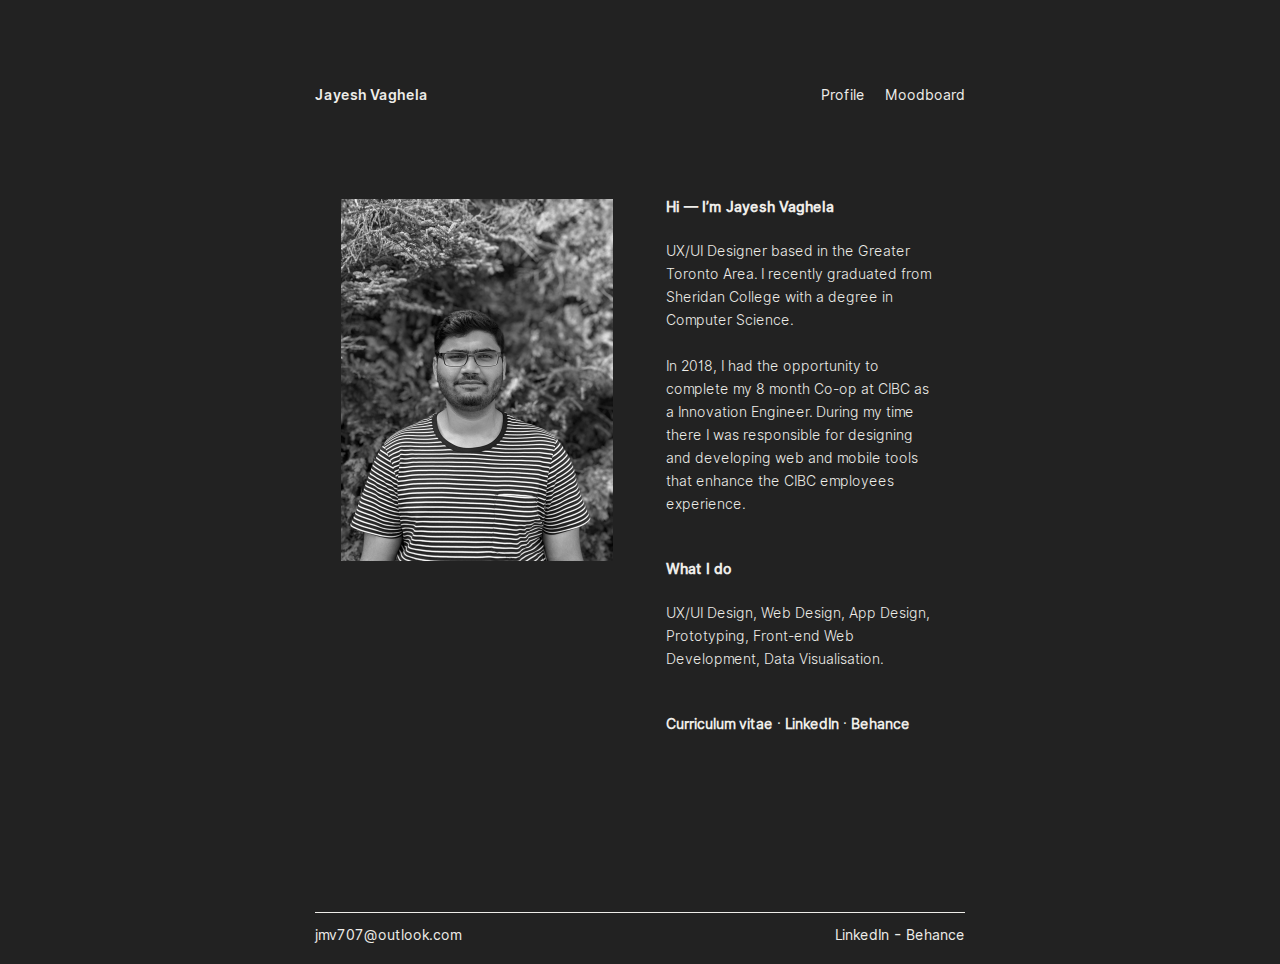
==== About.html @ 2fbdff31 "Website Redesign 2020 V2" ====
<!DOCTYPE html>
<html lang="en" class="transition">
<head>
    <meta charset="UTF-8">
    <meta name="viewport" content="width=device-width, initial-scale=1.0">
    <meta http-equiv="X-UA-Compatible" content="ie=edge">
    <meta name="Description" content="Jayesh Vaghela - Personal website, UI/UX designer based in Toronto">
    <link rel="shortcut icon" href="./images/favicon.ico" type="image/x-icon">
    <link rel="stylesheet" href="style.css">
    <title>Jayesh Vaghela | Portfolio</title>
    <style>

        hr {
            border-color: #EEEDE9;
            background-color: #EEEDE9; 
        }

        a {
            color: #EEEDE9;
        }

        a.left
        {
            position: relative;
        }

        a.left:before {
        content: "";
        position: absolute;
        width: 0;
        height: 1.5px;
        top: 19px;
        bottom: 0;
        left: 0;
        background-color: #EEEDE9;
        visibility: hidden;
        transition: all 0.3s ease-in-out;
        }

        a.left:hover:before {
            visibility: visible;
            width: 100%;
        }

        a.right
        {
            position: relative;
        }

        a.right:before {
        content: "";
        position: absolute;
        width: 0;
        height: 2px;
        top: 19px;
        bottom: 0;
        right: 0;
        background-color: #EEEDE9;
        visibility: hidden;
        transition: all 0.3s ease-in-out;
        -webkit-transition: all 0.3s ease-in-out;
        }

        a.right:hover:before {
        visibility: visible;
        width: 100%;
        }

        #bio-links a:hover {
            text-decoration: underline;
        }

        .transition {
            transition: background-color 1.5s ease-in-out;
            -moz-transition: background-color 1.5s ease-in-out;
            -o-transition: background-color 1.5s ease-in-out;
            -webkit-transition: background-color 1.5s ease-in-out;
        }

        .animated {
            background-color: #222222;
            color: #EEEDE9;
        }

        #footer {
            border-top: 1px solid #EEEDE9;
        }
    </style>
</head>
<body class="transition">
    <div id="main-container" class="fade-in">
        <div id="header">
            <span id="home"><a href="./index.html" aria-label="Homepage">Jayesh Vaghela</a></span>
            <span id="col-social">
                <span id="info-header"><a href="./About.html" aria-label="Send an e-Mail" rel="noopener"  class="left delay" >Profile</a></span>
                <span><a href="./Moodboard.html" aria-label="Send an e-Mail" rel="noopener"  class="right delay">Moodboard</a></span>
            </span>
        </div>

        <div class="profile-overview">

            <div>
                <img id="about-self-img" src="./images/Self.png" alt="">
            </div>

            <div id="about-information">
                <p class="section-heading-text">Hi — I’m Jayesh Vaghela</p>
                <p id="bio">
                    UX/UI Designer based in the Greater Toronto Area. I recently graduated from Sheridan College with a degree in Computer Science.
                    <br> <br>
                    In 2018, I had the opportunity to complete my 8 month Co-op at CIBC as a Innovation Engineer.  During my time there I was responsible for designing and developing web and mobile tools that enhance the CIBC employees experience.
                </p>

                <p class="section-heading-text">What I do</p>
                <p id="bio">
                    UX/UI Design, Web Design, App Design, Prototyping, Front-end Web Development, Data Visualisation.
                </p>

                <p id="bio-links">
                    <span><a href="./images/JayeshVaghela-Resume.pdf" target="_blank" aria-label="Resume" rel="noopener">Curriculum vitae</a></span> · <span><a href="https://www.linkedin.com/in/jayesh-vaghela-b7836114a" target="_blank" aria-label="LinkedIn" rel="noopener">LinkedIn</a></span> · <span><a href="https://www.behance.net/vaghelaj1173" target="_blank" aria-label="Behance" rel="noopener">Behance</a></span>
                </p>
<!-- 
                <hr size="1">

                <p class="section-heading-text">Interests</p>
                <p id="bio">
                    Some of interests include playing Golf, supporting my favourite F1 team or spending time learning about photography and different design.
                </p> -->

                <!-- <p class="section-heading-text">Links</p>
                <div id="bio">
                    <p><span><a href="./images/JayeshVaghela-Resume.pdf" target="_blank" aria-label="Resume" rel="noopener">Résumé</a></span></p>
                    <p><span><a href="/" aria-label="Send an e-Mail" rel="noopener">LinkedIn</a></span></p>
                    <p><span><a href="/" aria-label="Send an e-Mail" rel="noopener">Behance</a></span></p>
                </div> -->

            </div>
        </div>

        <div id="footer">
            <span id="col-email"><a href="mailto:jmv707@outlook.com?subject=&body=Place your message here." aria-label="Send an e-Mail" rel="noopener">jmv707@outlook.com</a></span>
            <span id="col-social">
                <span><a href="https://www.linkedin.com/in/jayesh-vaghela-b7836114a" target="_blank" aria-label="LinkedIn" rel="noopener">LinkedIn</a></span>
                <span>-</span>
                <span><a href="https://www.behance.net/vaghelaj1173" target="_blank" aria-label="Behance" rel="noopener">Behance</a></span>
            </span>
        </div>
    </div>

    <script src="https://ajax.googleapis.com/ajax/libs/jquery/1.11.3/jquery.min.js"></script>
    <script src="./BackTop.js"></script>

    <script>
        $(document).ready(function() {
            $('.transition').addClass('animated');
        });
    </script>
</body>
</html>
---- style.css ----
@font-face {
    font-family: Inter-Light;
    src: url(./fonts/Inter-Light-BETA.ttf);
}

@font-face {
    font-family: Inter-Regular;
    src: url(./fonts/Inter-Regular.ttf);
}

@font-face {
    font-family: Inter-LightItalic;
    src: url(./fonts/Inter-LightItalic-BETA.ttf);
}

@font-face {
    font-family: Inter-Medium;
    src: url(./fonts/Inter-Medium.ttf);
}

@font-face {
    font-family: Inter-SemiBold;
    src: url(./fonts/Inter-SemiBold.ttf);
}

/* General CSS */
body, html {
    margin: 0;
    padding: 0;
    color: #222222;
    /* background-color: #F9F0EE; */
    background-color: #EEEDE9;
    /* font-family: -apple-system, BlinkMacSystemFont, "Segoe UI", Roboto, Helvetica, Arial, sans-serif, "Apple Color Emoji", "Segoe UI Emoji", "Segoe UI Symbol"; */
    font-family: 'Inter-Light', Helvetica, sans-serif;
    /* transition: all .8s ease; */
}

.section-heading-text {
    font-family: 'Inter-Medium', Helvetica, sans-serif;
    font-size: 14px;
    font-weight: 600;
    margin-bottom: 25px;
}

.project-section-heading-text {
    font-family: 'Inter-Medium', Helvetica, sans-serif;
    font-size: 14px;
    font-weight: 600;
    margin-bottom: 25px;
}

.main-text {
    width: 100%;
    max-width: 60%;
    font-size: 22px;
    line-height: 35px;
}

.main-text span {
    color: #283725;
}

p {
    margin: 0;
    font-size: 14px;
    font-weight: 300;
}

p span {
    font-weight: 600;
}

a {
    font-size: 14px;
    color: #222222;
    transition: 0.1s;
    text-decoration: none;
    text-decoration-color: #d3d3d3;
    transition: 0.5s;
}

a.left
{
    position: relative;
}

a.left:before {
  content: "";
  position: absolute;
  width: 0;
  height: 1.5px;
  top: 19px;
  bottom: 0;
  left: 0;
  background-color: #222222;
  visibility: hidden;
  transition: all 0.3s ease-in-out;
}

a.left:hover:before {
    visibility: visible;
    width: 100%;
}

a.right
{
    position: relative;
}

a.right:before {
  content: "";
  position: absolute;
  width: 0;
  height: 2px;
  top: 19px;
  bottom: 0;
  right: 0;
  background-color: #222222;
  visibility: hidden;
  transition: all 0.3s ease-in-out;
  -webkit-transition: all 0.3s ease-in-out;
}

a.right:hover:before {
  visibility: visible;
  width: 100%;
}

hr {
    display: inline-block;
    width: 100%;
    margin-bottom: 30px;
    border-color: #2222222c;
    background-color: #2222222c; 
    margin: 35px 0 35px 0;
}

::selection {
    background: #e6e4dd; /* WebKit/Blink Browsers */
}

::-moz-selection {
background: #e6e4dd; /* Gecko Browsers */
}
/* General CSS End */

/* Header Start */
#main-container {
    width: 80%;
    max-width: 650px;
    height: 100%;
    margin: 0px auto;
    transition: 0.5s;
}

#header {
    display: flex;
    justify-content: space-between;
    align-items: flex-start;
    flex-direction: row;
    flex-wrap: wrap;
    margin: 85px 0 85px 0;
    font-family: 'Inter-Regular', Helvetica, sans-serif;
}

#home {
    font-family: 'Inter-SemiBold', Helvetica, sans-serif;
    margin: 0 80px 10px 0;
}

#info-header {
    margin-right: 15px;
}

/* Header End */

/* About Start */
#about-container {
    margin-bottom: 95px;
}

#about-paragraph {
    font-family: 'Inter-Regular', Helvetica, sans-serif;
    width: 100%;
    max-width: 333px;
    line-height: 25px;
    margin: 100px 0 120px 0;
    margin-bottom: 150px;
    font-size: 15px;
}

#about-paragraph span {
    font-family: 'Inter-Medium', Helvetica, sans-serif;
    margin-bottom: 8px;
}

/* About End */

/* Work Start */
#work-container {
    margin-bottom: 150px;
}

.project-item {
    display: flex;
    justify-content: flex-start;
    align-items: flex-start;
    flex-direction: row;
    max-width: 420px;
    margin-bottom: 30px;
}

.project-item-numbers {
    color: #222222;
    font-family: 'Inter-SemiBold', Helvetica, sans-serif;
    text-transform: uppercase;
    letter-spacing: 1px;
    margin: 0 15px 10px 0;
}

.project-item-numbers p {
    font-size: 12px;
}

.test {
    width: 330px;
    max-width: 330px;
}

.project-item-link:hover {
    /* color: #ca0a4d; */
    text-decoration: underline;
}

.project-item-title {
    font-size: 14px;
    font-family: 'Inter-Regular', Helvetica, sans-serif;
    margin-bottom: 3px;
}

.project-item-text {
    margin: 0;
    font-family: 'Inter-Regular', Helvetica, sans-serif;
    font-size: 14px;
    line-height: 25px;
}

.work-visit-site {
    font-family: 'Inter-Regular', Helvetica, sans-serif;
    width: 120px;
    margin: 8px 0 0px 0;
    font-size: 12px;
}

.work-visit-site a {
    color: #22222294;
}

.work-visit-site:hover a {
    color: #283725;
    text-decoration: underline;
}
/* Work End */

/* Project Start */
.project-overview {
    display: flex;
    justify-content: space-between;
    align-items: flex-start;
    flex-direction: row;
    flex-wrap: wrap;
    margin-bottom: 95px;
}

.project-introduction {
    line-height: 23px;
    max-width: 378px;
    margin: 0 0 25px 0;
}

.project-link {
    font-family: 'Inter-Medium', Helvetica, sans-serif;
}

.project-link:hover {
    text-decoration: underline;
}

.project-overview-subheading {
    font-size: 10px;
    font-family: 'Inter-SemiBold', Helvetica, sans-serif;
    text-transform: uppercase;
    letter-spacing: 1px;
    margin:0 0 7px 0;
}

.project-details {
    margin: 0 0 20px 0;
    line-height: 23px;
}

.project-img-container {
    display: flex;
    justify-content: center;
    align-items: center;
    height: auto;
    flex-direction: column;
}

.project-content-sections {
    display: flex;
    justify-content: space-between;
    align-items: flex-start;
    flex-direction: row;
    flex-wrap: wrap;
    margin: 120px 0 120px 0;
}

.project-content-sections div {
    max-width: 395px;
}

.project-content-sections-headings {
    margin-bottom: 10px;
    color: #727272;
}

.project-content-sections h2 {
    margin: 0 0 25px 0;
}

.project-content-sections p {
    line-height: 23px;
    margin: 2px 0 45px 0;
}

.project-content-sections h3 {
    color: #222222;
    font-family: 'Inter-Medium', Helvetica, sans-serif;   
    margin: 0 0 15px 0;
    margin-bottom: 15px;
    font-size: 14px;
}

.project-graphs, .project-mobile {
    display: flex;
    justify-content: center;
    align-items: center;
    height: auto;
    background: #b9b4ab13;
    padding: 80px 20px 80px 20px;
    margin-bottom: 25px;
}

.project-graphs img {
    width: 80%;
    height: 30%;
}

.project-mobile img {
    width: 21.5%;
}

.project-mobile img:nth-child(1), .project-mobile img:nth-child(2) {
    margin-right: 25px;
}

.project-img {
    display: flex;
    justify-content: center;
    align-items: center;
    height: auto;
    background: #b9b4ab13;
    padding: 80px 20px 80px 20px;
    margin-bottom: 25px;
}

.project-img img {
    width: 80%;
    height: 30%;
    /* -webkit-box-shadow: 10px 10px 15px -13px #222222;
    -moz-box-shadow: 10px 10px 15px -13px #222222;
    box-shadow: 10px 10px 15px -13px #222222; */
}

.project-img-caption {
    font-family: 'Inter-Regular', Helvetica, sans-serif;   
    font-weight: 400;
    margin: 0 0 85px 0;
}

.next-project {
    display: flex;
    justify-content: space-between;
    align-items: flex-end;
    margin-bottom: 25px;
}

.next-project-title {
    display: flex;
    align-items: center;
    font-size: 14px;
    font-weight: 300;
    width: 200px;
    margin: 0;
}

.next-project-title svg {
    display: none;
    fill: #283725;
} 

.next-project-title svg {
    display: block;
    position: relative;
    transform: translate(0, 0);
    opacity: 0;
}

.next-project-title:hover svg {
    transform: translate(5px, 0);
    opacity: 1;
    transition: 0.5s;
} 

.back-top {
    cursor: pointer;
}

/* Project End */

/* Profile Start */
.profile-overview {
    display: flex;
    justify-content: space-around;
    align-items: flex-start;
    flex-direction: row;
    flex-wrap: wrap;
    margin-bottom: 95px;
}

#about-self-img {
    width: 100%;
    /* max-width: 272px; */
    margin-bottom: 35px;
}

#bio {
    max-width: 273px;
    line-height: 23px;
    margin-bottom: 45px;
}

#bio-links {
    font-family: 'Inter-Regular', Helvetica, sans-serif;
    margin-bottom: 85px;
}

/* Profile End */

/* Footer Start */
#footer {
    display: flex;
    justify-content: space-between;
    align-items: flex-start;
    flex-direction: row;
    flex-wrap: wrap;
    margin: 65px 0 10px 0;
    font-family: 'Inter-Regular', Helvetica, sans-serif;
    font-weight: 300;
    border-top: 1px solid #222222;
    padding-top: 12px;
}

#col-email {
    margin-bottom: 10px;
}
/* Footer End */

/* Moodboard Start */
#moodboard-paragraph {
    font-family: 'Inter-Regular', Helvetica, sans-serif;   
    width: 100%;
    max-width: 333px;
    line-height: 24px;
    margin-bottom: 45px;
    font-size: 15px;
}

.moodboard-images {
    width: 100%;
    /* max-width: 70%; */
    margin-bottom: 5em;
}

/* Moodboard End */

/* Media Queries Start */
@media only screen and (min-width: 425px) {

}

@media only screen and (min-width: 740px) {
    #about-self-img {
        max-width: 272px;
    }

    #about-information {
        margin: 0;
    }
}

@media only screen and (min-width: 768px) {

    #col-message {
        display: block;
        width: 234px;
    }
}

/* Media Queries End */

/* Animation Start */
.fade-in{
    animation: animationFrames ease 3s;
    animation-iteration-count: 1;
    transform-origin: 50% 50%;
    animation-fill-mode:forwards; /*when the spec is finished*/
    -webkit-animation: animationFrames ease 3s;
    -webkit-animation-iteration-count: 1;
    -webkit-transform-origin: 50% 50%;
    -webkit-animation-fill-mode:forwards; /*Chrome 16+, Safari 4+*/ 
    -moz-animation: animationFrames ease 3s;
    -moz-animation-iteration-count: 1;
    -moz-transform-origin: 50% 50%;
    -moz-animation-fill-mode:forwards; /*FF 5+*/
    -o-animation: animationFrames ease 3s;
    -o-animation-iteration-count: 1;
    -o-transform-origin: 50% 50%;
    -o-animation-fill-mode:forwards; /*Not implemented yet*/
    -ms-animation: animationFrames ease 3s;
    -ms-animation-iteration-count: 1;
    -ms-transform-origin: 50% 50%;
    -ms-animation-fill-mode:forwards; /*IE 10+*/
  }
  
  @keyframes animationFrames{
    0% {
      opacity:0;
      transform:  translate(0px,-20px);
    }
    100% {
      opacity:1;
      transform:  translate(0px,0px);
    }
  }
  
  @-moz-keyframes animationFrames{
    0% {
      opacity:0;
      -moz-transform:  translate(0px,-20px);
    }
    100% {
      opacity:1;
      -moz-transform:  translate(0px,0px);
    }
  }
  
  @-webkit-keyframes animationFrames {
    0% {
      opacity:0;
      -webkit-transform:  translate(0px,-20px);
    }
    100% {
      opacity:1;
      -webkit-transform:  translate(0px,0px);
    }
  }
  
  @-o-keyframes animationFrames {
    0% {
      opacity:0;
      -o-transform:  translate(0px,-20px);
    }
    100% {
      opacity:1;
      -o-transform:  translate(0px,0px);
    }
  }
  
  @-ms-keyframes animationFrames {
    0% {
      opacity:0;
      -ms-transform:  translate(0px,-20px);
    }
    100% {
      opacity:1;
      -ms-transform:  translate(0px,0px);
    }
  }
/* Animation End */
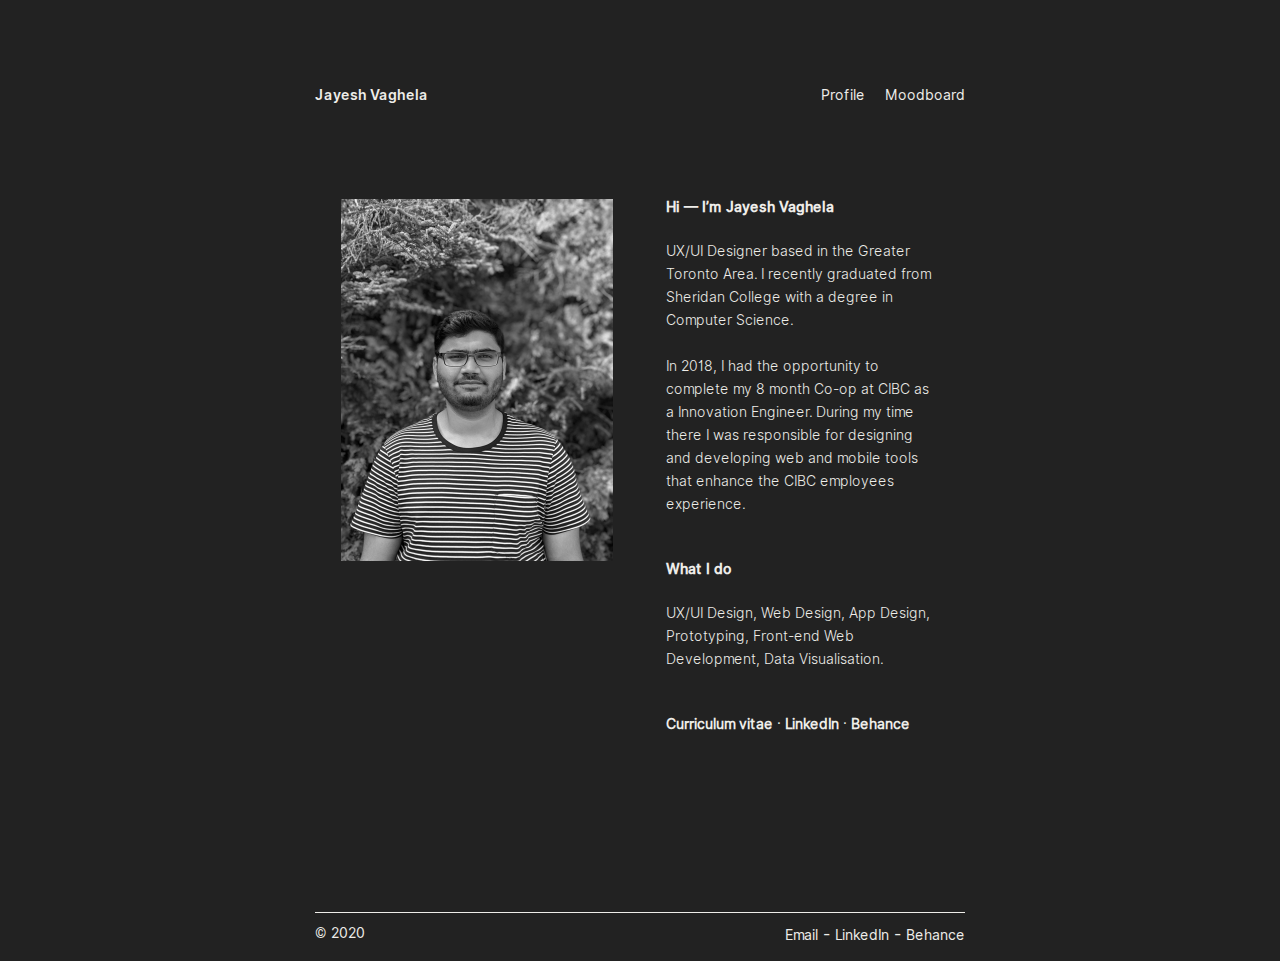
==== commit dfe2cfc7: "Updated footer" ====
--- a/About.html
+++ b/About.html
@@ -138,8 +138,10 @@
         </div>
 
         <div id="footer">
-            <span id="col-email"><a href="mailto:jmv707@outlook.com?subject=&body=Place your message here." aria-label="Send an e-Mail" rel="noopener">jmv707@outlook.com</a></span>
+            <span id="col-email">© 2020</span>
             <span id="col-social">
+                <span><a href="mailto:jmv707@outlook.com?subject=&body=Place your message here." aria-label="Send an e-Mail" rel="noopener">Email</a></span>
+                <span>-</span>
                 <span><a href="https://www.linkedin.com/in/jayesh-vaghela-b7836114a" target="_blank" aria-label="LinkedIn" rel="noopener">LinkedIn</a></span>
                 <span>-</span>
                 <span><a href="https://www.behance.net/vaghelaj1173" target="_blank" aria-label="Behance" rel="noopener">Behance</a></span>
--- a/style.css
+++ b/style.css
@@ -474,7 +474,8 @@
 }
 
 #col-email {
-    margin-bottom: 10px;
+    font-size: 14px;
+    margin: 0 90px 10px 0;
 }
 /* Footer End */
 
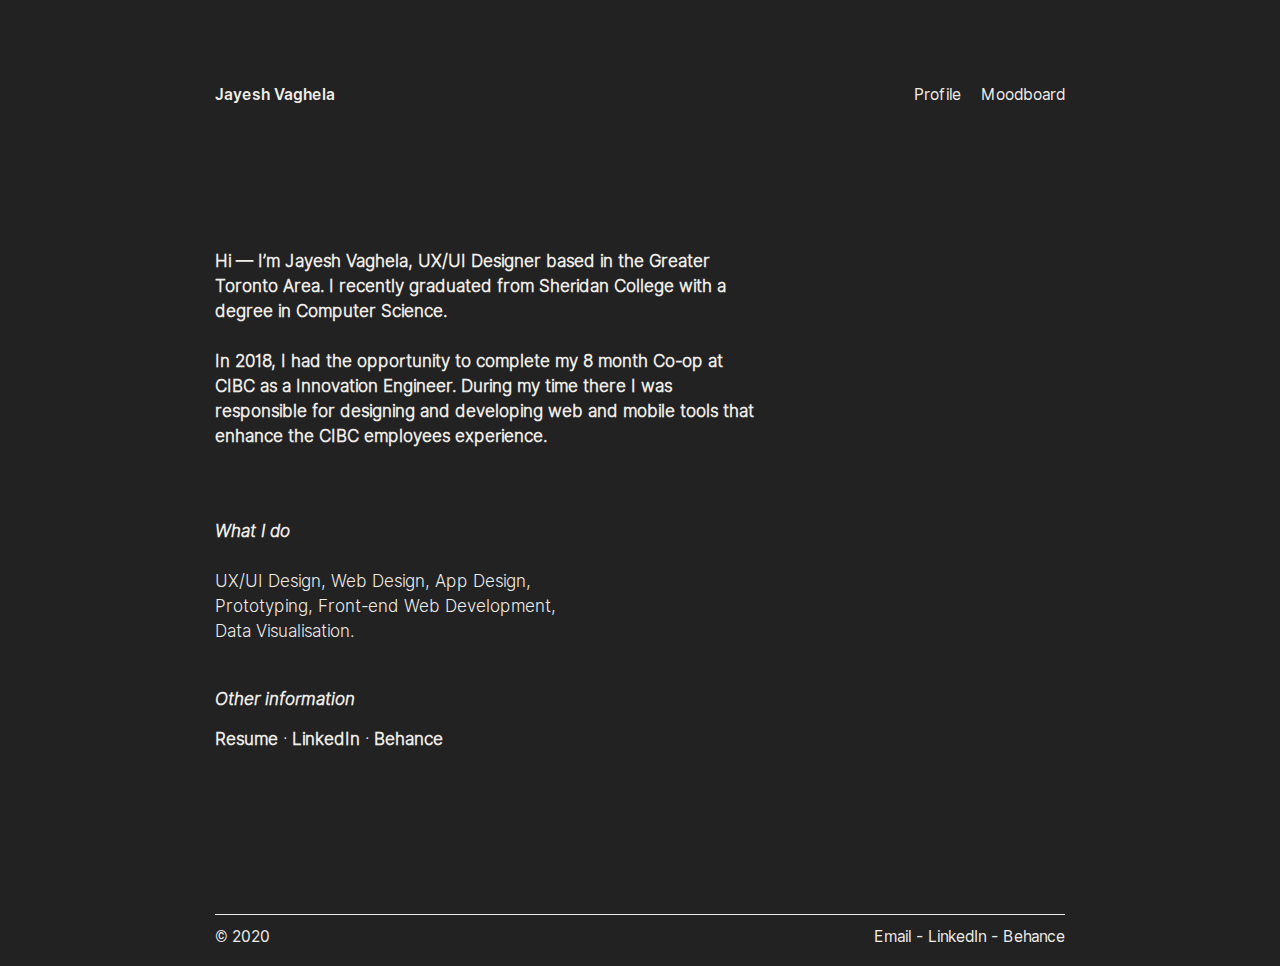
==== commit a55f72ad: "New UI updated" ====
--- a/About.html
+++ b/About.html
@@ -97,13 +97,34 @@
             </span>
         </div>
 
+        <h2 id="profile-text">
+            <br> <br>
+            Hi — I’m Jayesh Vaghela, UX/UI Designer based in the Greater Toronto Area. I recently graduated from Sheridan College with a degree in Computer Science.
+            <br> <br>
+            In 2018, I had the opportunity to complete my 8 month Co-op at CIBC as a Innovation Engineer. During my time there I was responsible for designing and developing web and mobile tools that enhance the CIBC employees experience.
+        </h2>
+
+     
+        
+        
         <div class="profile-overview">
 
-            <div>
-                <img id="about-self-img" src="./images/Self.png" alt="">
+            <div id="about-information">
+                <!-- <p class="section-heading-text">What I do</p> -->
+                <p class="profile-bio-information">
+                    <span class="italic">What I do </span> 
+                    <br> <br>
+                    UX/UI Design, Web Design, App Design, Prototyping, Front-end Web Development, Data Visualisation.
+                </p>
+                
+                <p id="bio-links">
+                    <span class="italic">Other information</span>
+                    <br> <br>
+                    <span><a href="./images/JayeshVaghela-Resume.pdf" target="_blank" aria-label="Resume" rel="noopener">Resume</a></span> · <span><a href="https://www.linkedin.com/in/jayesh-vaghela-b7836114a" target="_blank" aria-label="LinkedIn" rel="noopener">LinkedIn</a></span> · <span><a href="https://www.behance.net/vaghelaj1173" target="_blank" aria-label="Behance" rel="noopener">Behance</a></span>
+                </p>
             </div>
 
-            <div id="about-information">
+            <!-- <div id="about-information">
                 <p class="section-heading-text">Hi — I’m Jayesh Vaghela</p>
                 <p id="bio">
                     UX/UI Designer based in the Greater Toronto Area. I recently graduated from Sheridan College with a degree in Computer Science.
@@ -119,7 +140,7 @@
                 <p id="bio-links">
                     <span><a href="./images/JayeshVaghela-Resume.pdf" target="_blank" aria-label="Resume" rel="noopener">Curriculum vitae</a></span> · <span><a href="https://www.linkedin.com/in/jayesh-vaghela-b7836114a" target="_blank" aria-label="LinkedIn" rel="noopener">LinkedIn</a></span> · <span><a href="https://www.behance.net/vaghelaj1173" target="_blank" aria-label="Behance" rel="noopener">Behance</a></span>
                 </p>
-<!-- 
+
                 <hr size="1">
 
                 <p class="section-heading-text">Interests</p>
@@ -132,9 +153,9 @@
                     <p><span><a href="./images/JayeshVaghela-Resume.pdf" target="_blank" aria-label="Resume" rel="noopener">Résumé</a></span></p>
                     <p><span><a href="/" aria-label="Send an e-Mail" rel="noopener">LinkedIn</a></span></p>
                     <p><span><a href="/" aria-label="Send an e-Mail" rel="noopener">Behance</a></span></p>
-                </div> -->
+                </div> 
 
-            </div>
+            </div> -->
         </div>
 
         <div id="footer">
--- a/style.css
+++ b/style.css
@@ -23,14 +23,18 @@
     font-family: Inter-SemiBold;
     src: url(./fonts/Inter-SemiBold.ttf);
 }
+
+@import url('https://fonts.googleapis.com/css2?family=Fjalla+One&display=swap');
+
+@import url('https://fonts.googleapis.com/css2?family=DM+Serif+Display&display=swap');
 
 /* General CSS */
 body, html {
     margin: 0;
     padding: 0;
-    color: #222222;
+    color: #000000;
     /* background-color: #F9F0EE; */
-    background-color: #EEEDE9;
+    background-color: #FAF9F3;
     /* font-family: -apple-system, BlinkMacSystemFont, "Segoe UI", Roboto, Helvetica, Arial, sans-serif, "Apple Color Emoji", "Segoe UI Emoji", "Segoe UI Symbol"; */
     font-family: 'Inter-Light', Helvetica, sans-serif;
     /* transition: all .8s ease; */
@@ -38,14 +42,14 @@
 
 .section-heading-text {
     font-family: 'Inter-Medium', Helvetica, sans-serif;
-    font-size: 14px;
+    font-size: 15.5px;
     font-weight: 600;
-    margin-bottom: 25px;
+    margin-bottom: 50px;
 }
 
 .project-section-heading-text {
     font-family: 'Inter-Medium', Helvetica, sans-serif;
-    font-size: 14px;
+    font-size: 15.5px;
     font-weight: 600;
     margin-bottom: 25px;
 }
@@ -58,12 +62,12 @@
 }
 
 .main-text span {
-    color: #283725;
+    color: #000000;
 }
 
 p {
     margin: 0;
-    font-size: 14px;
+    font-size: 15.5px;
     font-weight: 300;
 }
 
@@ -72,8 +76,8 @@
 }
 
 a {
-    font-size: 14px;
-    color: #222222;
+    font-size: 15.5px;
+    color: #000000;
     transition: 0.1s;
     text-decoration: none;
     text-decoration-color: #d3d3d3;
@@ -93,7 +97,7 @@
   top: 19px;
   bottom: 0;
   left: 0;
-  background-color: #222222;
+  background-color: #000000;
   visibility: hidden;
   transition: all 0.3s ease-in-out;
 }
@@ -116,7 +120,7 @@
   top: 19px;
   bottom: 0;
   right: 0;
-  background-color: #222222;
+  background-color: #000000;
   visibility: hidden;
   transition: all 0.3s ease-in-out;
   -webkit-transition: all 0.3s ease-in-out;
@@ -131,8 +135,8 @@
     display: inline-block;
     width: 100%;
     margin-bottom: 30px;
-    border-color: #2222222c;
-    background-color: #2222222c; 
+    border-color: #0000002c;
+    background-color: #0000002c; 
     margin: 35px 0 35px 0;
 }
 
@@ -148,7 +152,7 @@
 /* Header Start */
 #main-container {
     width: 80%;
-    max-width: 650px;
+    max-width: 850px;
     height: 100%;
     margin: 0px auto;
     transition: 0.5s;
@@ -170,7 +174,7 @@
 }
 
 #info-header {
-    margin-right: 15px;
+    margin-right: 15.5px;
 }
 
 /* Header End */
@@ -181,25 +185,24 @@
 }
 
 #about-paragraph {
-    font-family: 'Inter-Regular', Helvetica, sans-serif;
+    font-family: 'Inter-Light', Helvetica, sans-serif;
     width: 100%;
-    max-width: 333px;
-    line-height: 25px;
+    max-width: 550px;
+    line-height: 36px;
     margin: 100px 0 120px 0;
     margin-bottom: 150px;
-    font-size: 15px;
+    font-size: 25px;
 }
 
 #about-paragraph span {
-    font-family: 'Inter-Medium', Helvetica, sans-serif;
-    margin-bottom: 8px;
+    text-decoration: underline;
 }
 
 /* About End */
 
 /* Work Start */
 #work-container {
-    margin-bottom: 150px;
+    margin-bottom: 160px;
 }
 
 .project-item {
@@ -212,20 +215,20 @@
 }
 
 .project-item-numbers {
-    color: #222222;
+    color: #000000;
     font-family: 'Inter-SemiBold', Helvetica, sans-serif;
     text-transform: uppercase;
     letter-spacing: 1px;
-    margin: 0 15px 10px 0;
+    margin: 5px 15.5px 10px 0;
 }
 
 .project-item-numbers p {
-    font-size: 12px;
+    font-size: 14px;
 }
 
 .test {
-    width: 330px;
-    max-width: 330px;
+    width: 399px;
+    /* max-width: 330px; */
 }
 
 .project-item-link:hover {
@@ -234,15 +237,15 @@
 }
 
 .project-item-title {
-    font-size: 14px;
-    font-family: 'Inter-Regular', Helvetica, sans-serif;
+    font-size: 25px;
+    font-family: 'Inter-Light', Helvetica, sans-serif;
     margin-bottom: 3px;
 }
 
 .project-item-text {
     margin: 0;
     font-family: 'Inter-Regular', Helvetica, sans-serif;
-    font-size: 14px;
+    font-size: 15.5px;
     line-height: 25px;
 }
 
@@ -254,11 +257,11 @@
 }
 
 .work-visit-site a {
-    color: #22222294;
+    color: #00000094;
 }
 
 .work-visit-site:hover a {
-    color: #283725;
+    color: #000000;
     text-decoration: underline;
 }
 /* Work End */
@@ -274,9 +277,20 @@
 }
 
 .project-introduction {
-    line-height: 23px;
-    max-width: 378px;
-    margin: 0 0 25px 0;
+    line-height: 43px;
+    max-width: 710px;
+    margin: 120px 0 90px 0;
+}
+
+.project-introduction p {
+    font-family: 'Inter-Medium', Helvetica, sans-serif;
+    font-size: 32px;
+}
+
+.project-description {
+    max-width: 400px;
+    margin-bottom: 45px;
+    line-height: 22px;
 }
 
 .project-link {
@@ -288,7 +302,7 @@
 }
 
 .project-overview-subheading {
-    font-size: 10px;
+    font-size: 11.5px;
     font-family: 'Inter-SemiBold', Helvetica, sans-serif;
     text-transform: uppercase;
     letter-spacing: 1px;
@@ -315,10 +329,11 @@
     flex-direction: row;
     flex-wrap: wrap;
     margin: 120px 0 120px 0;
+    /* padding: 0 50px 0 50px; */
 }
 
 .project-content-sections div {
-    max-width: 395px;
+    max-width: 475px;
 }
 
 .project-content-sections-headings {
@@ -336,11 +351,11 @@
 }
 
 .project-content-sections h3 {
-    color: #222222;
+    color: #000000;
     font-family: 'Inter-Medium', Helvetica, sans-serif;   
-    margin: 0 0 15px 0;
-    margin-bottom: 15px;
-    font-size: 14px;
+    margin: 0 0 15.5px 0;
+    margin-bottom: 15.5px;
+    font-size: 15.5px;
 }
 
 .project-graphs, .project-mobile {
@@ -348,7 +363,7 @@
     justify-content: center;
     align-items: center;
     height: auto;
-    background: #b9b4ab13;
+    background: #EAE9E0;
     padding: 80px 20px 80px 20px;
     margin-bottom: 25px;
 }
@@ -371,7 +386,7 @@
     justify-content: center;
     align-items: center;
     height: auto;
-    background: #b9b4ab13;
+    background: #EAE9E0;
     padding: 80px 20px 80px 20px;
     margin-bottom: 25px;
 }
@@ -379,9 +394,9 @@
 .project-img img {
     width: 80%;
     height: 30%;
-    /* -webkit-box-shadow: 10px 10px 15px -13px #222222;
-    -moz-box-shadow: 10px 10px 15px -13px #222222;
-    box-shadow: 10px 10px 15px -13px #222222; */
+    /* -webkit-box-shadow: 10px 10px 15.5px -13px #000000;
+    -moz-box-shadow: 10px 10px 15.5px -13px #000000;
+    box-shadow: 10px 10px 15.5px -13px #000000; */
 }
 
 .project-img-caption {
@@ -400,7 +415,7 @@
 .next-project-title {
     display: flex;
     align-items: center;
-    font-size: 14px;
+    font-size: 15.5px;
     font-weight: 300;
     width: 200px;
     margin: 0;
@@ -408,7 +423,7 @@
 
 .next-project-title svg {
     display: none;
-    fill: #283725;
+    fill: #000000;
 } 
 
 .next-project-title svg {
@@ -433,28 +448,53 @@
 /* Profile Start */
 .profile-overview {
     display: flex;
-    justify-content: space-around;
+    justify-content: space-between;
     align-items: flex-start;
     flex-direction: row;
     flex-wrap: wrap;
     margin-bottom: 95px;
 }
 
+#profile-text {
+    max-width: 540px;
+    font-size: 17px;
+    line-height: 25px;
+    margin-bottom: 70px;
+}
+
 #about-self-img {
     width: 100%;
     /* max-width: 272px; */
-    margin-bottom: 35px;
-}
-
-#bio {
-    max-width: 273px;
-    line-height: 23px;
+    /* margin-top: 30px; */
+}
+
+#about-information {
+    font-size: 17px;
+}
+
+.profile-bio-information {
+    font-size: 17px;
+    max-width: 373px;
+    line-height: 25px;
     margin-bottom: 45px;
 }
 
+.profile-bio-information p, .profile-bio-information a {
+    font-size: 17px;
+}
+
 #bio-links {
-    font-family: 'Inter-Regular', Helvetica, sans-serif;
-    margin-bottom: 85px;
+    font-family: 'Inter-Light', Helvetica, sans-serif;
+    margin-bottom: 70px;
+    font-size: 17px;
+}
+
+#bio-links a {
+    font-size: 17px;
+}
+
+.italic {
+    font-family: 'Inter-LightItalic', Helvetica, sans-serif;
 }
 
 /* Profile End */
@@ -469,24 +509,24 @@
     margin: 65px 0 10px 0;
     font-family: 'Inter-Regular', Helvetica, sans-serif;
     font-weight: 300;
-    border-top: 1px solid #222222;
+    border-top: 1px solid #000000;
     padding-top: 12px;
 }
 
 #col-email {
-    font-size: 14px;
+    font-size: 15.5px;
     margin: 0 90px 10px 0;
 }
 /* Footer End */
 
 /* Moodboard Start */
 #moodboard-paragraph {
-    font-family: 'Inter-Regular', Helvetica, sans-serif;   
+    font-family: 'Inter-Light', Helvetica, sans-serif;   
     width: 100%;
-    max-width: 333px;
-    line-height: 24px;
-    margin-bottom: 45px;
-    font-size: 15px;
+    max-width: 480px;
+    line-height: 36px;
+    margin-bottom: 90px;
+    font-size: 25px;
 }
 
 .moodboard-images {
@@ -504,7 +544,7 @@
 
 @media only screen and (min-width: 740px) {
     #about-self-img {
-        max-width: 272px;
+        max-width: 350px;
     }
 
     #about-information {
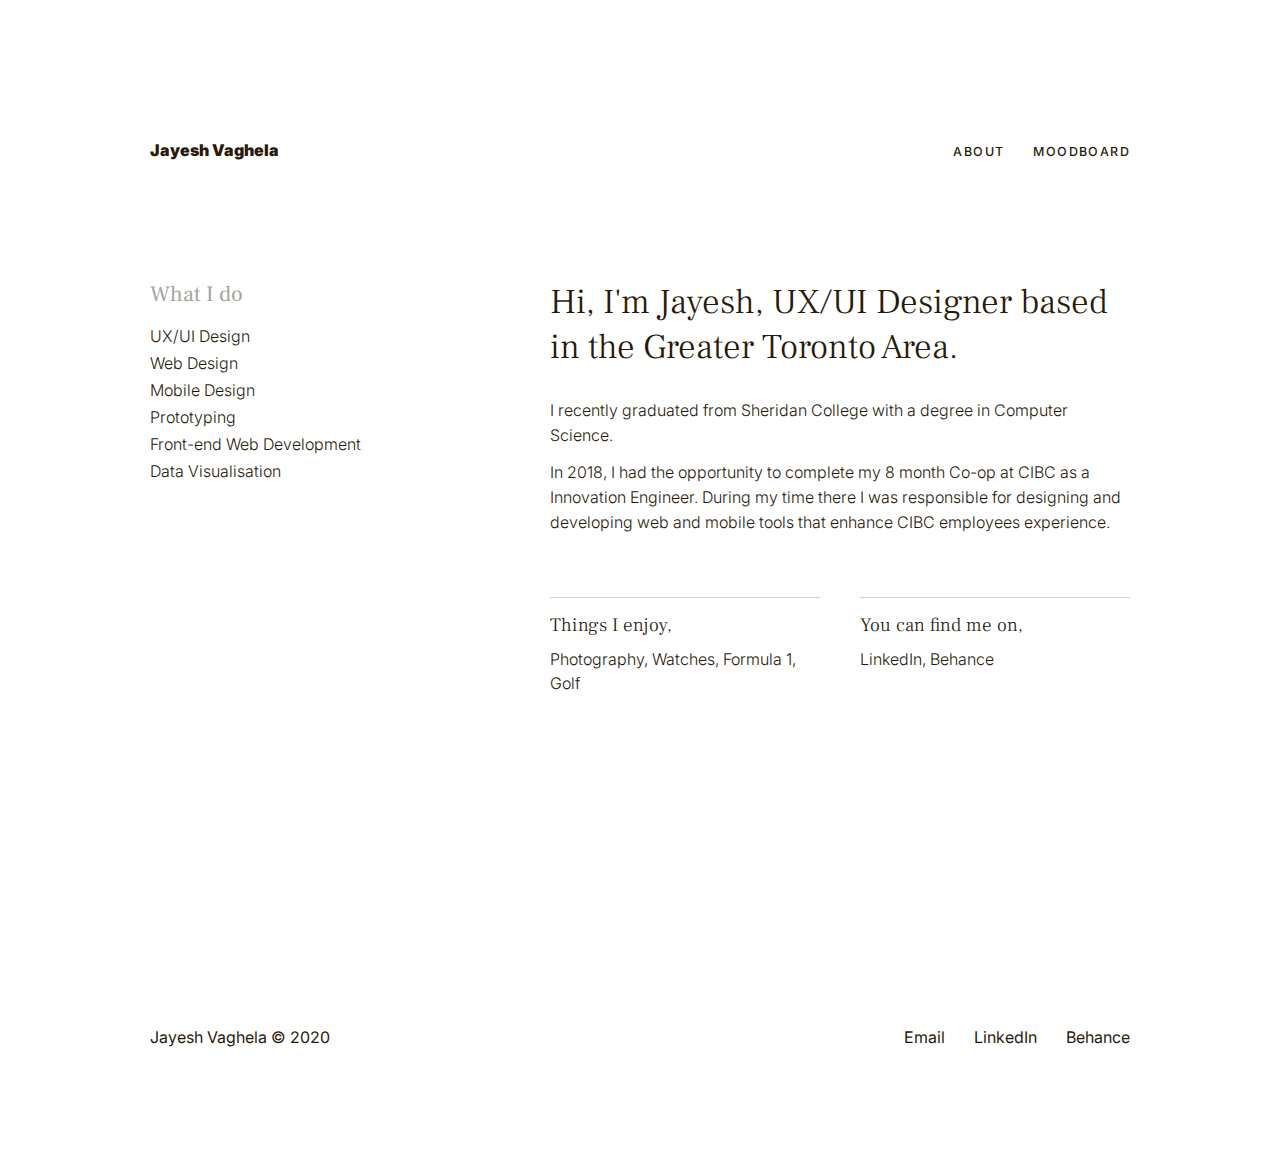
==== commit 9058997b: "Updated December 2020" ====
--- a/About.html
+++ b/About.html
@@ -1,182 +1,267 @@
 <!DOCTYPE html>
 <html lang="en" class="transition">
+
 <head>
     <meta charset="UTF-8">
     <meta name="viewport" content="width=device-width, initial-scale=1.0">
     <meta http-equiv="X-UA-Compatible" content="ie=edge">
     <meta name="Description" content="Jayesh Vaghela - Personal website, UI/UX designer based in Toronto">
-    <link rel="shortcut icon" href="./images/favicon.ico" type="image/x-icon">
+    <link rel="shortcut icon" href="./images/favicontest.ico" type="image/x-icon">
     <link rel="stylesheet" href="style.css">
     <title>Jayesh Vaghela | Portfolio</title>
     <style>
-
-        hr {
-            border-color: #EEEDE9;
-            background-color: #EEEDE9; 
-        }
-
-        a {
-            color: #EEEDE9;
-        }
-
-        a.left
-        {
-            position: relative;
-        }
-
-        a.left:before {
-        content: "";
-        position: absolute;
-        width: 0;
-        height: 1.5px;
-        top: 19px;
-        bottom: 0;
-        left: 0;
-        background-color: #EEEDE9;
-        visibility: hidden;
-        transition: all 0.3s ease-in-out;
-        }
-
-        a.left:hover:before {
-            visibility: visible;
+        #profile-container {
+            display: flex;
+            justify-content: space-between;
+            /* align-items: flex-start; */
+            flex-flow: row wrap-reverse;
+            margin: 110px 0 250px 0;
+        }
+
+        #profile-container-1 {
+            /* max-width: 200px; */
+            width: 240px;
+        }
+
+        #profile-container-2 {
+            width: 580px;
+            margin-bottom: 70px;
+        }
+
+        #profile-container-1 p,
+        #profile-container-1 a {
+            font-size: 16px;
+        }
+
+        #profile-capabilities {
+            margin-bottom: 50px;
+        }
+
+        #profile-capabilities p {
+            /* font-weight: 400; */
+            font-size: 16px;
+        }
+
+        .profile-header {
+            font-family: 'Frank Ruhl Libre', serif;
+            font-size: 22px;
+            font-weight: 400;
+            color: #a6a39e;
+            margin-top: 0;
+        }
+
+        .profile-text {
+            font-size: 16px;
+            line-height: 25px;
+            margin-bottom: 12px;
+        }
+
+        #resume p {
+            /* font-weight: 400; */
+            font-size: 16.5px;
+        }
+
+        #resume-link {
+            line-height: 24px;
+        }
+
+        #resume-link a {
+            font-weight: 600;
+        }
+
+        #resume-link a:hover {
+            text-decoration: underline;
+        }
+
+        #about-heading-text {
+            font-family: 'Frank Ruhl Libre', serif;
+            max-width: 745px;
+            font-size: 35px;
+            margin-bottom: 28px;
+            line-height: 45px;
+        }
+
+        #profile-interest-container {
+            display: flex;
+            justify-content: space-between;
+            align-items: flex-start;
+            flex-flow: row wrap;
+            margin-top: 0;
+        }
+
+        .profile-test {
             width: 100%;
-        }
-
-        a.right
-        {
-            position: relative;
-        }
-
-        a.right:before {
-        content: "";
-        position: absolute;
-        width: 0;
-        height: 2px;
-        top: 19px;
-        bottom: 0;
-        right: 0;
-        background-color: #EEEDE9;
-        visibility: hidden;
-        transition: all 0.3s ease-in-out;
-        -webkit-transition: all 0.3s ease-in-out;
-        }
-
-        a.right:hover:before {
-        visibility: visible;
-        width: 100%;
-        }
-
-        #bio-links a:hover {
+            max-width: 270px;
+            margin: 50px 0 0 0;
+            /* flex-grow: 1; */
+            border-top: #D4CFC7 solid 0.2px;
+        }
+
+        .profile-item-title {
+            font-family: 'Frank Ruhl Libre', serif;
+            font-size: 19px;
+            margin: 15px 20px 10px 0;
+        }
+
+        .profile-item-description {
+            line-height: 24px;
+            font-size: 16px;
+        }
+
+        .profile-item-description a {
+            font-weight: 300;
+            cursor: pointer;
+        }
+
+        .profile-item-description a:hover {
             text-decoration: underline;
-        }
-
-        .transition {
-            transition: background-color 1.5s ease-in-out;
-            -moz-transition: background-color 1.5s ease-in-out;
-            -o-transition: background-color 1.5s ease-in-out;
-            -webkit-transition: background-color 1.5s ease-in-out;
-        }
-
-        .animated {
-            background-color: #222222;
-            color: #EEEDE9;
-        }
-
-        #footer {
-            border-top: 1px solid #EEEDE9;
         }
     </style>
 </head>
-<body class="transition">
-    <div id="main-container" class="fade-in">
+
+<body>
+    <div id="main-container">
         <div id="header">
             <span id="home"><a href="./index.html" aria-label="Homepage">Jayesh Vaghela</a></span>
-            <span id="col-social">
-                <span id="info-header"><a href="./About.html" aria-label="Send an e-Mail" rel="noopener"  class="left delay" >Profile</a></span>
-                <span><a href="./Moodboard.html" aria-label="Send an e-Mail" rel="noopener"  class="right delay">Moodboard</a></span>
+            <span id="header-top">
+                <span class="info-header"><a href="./About.html" aria-label="Send an e-Mail" rel="noopener"
+                        class="left delay">About</a></span>
+                <span class="info-header header-left"><a href="./Moodboard.html" aria-label="Send an e-Mail" rel="noopener"
+                        class="right delay">Moodboard</a></span>
             </span>
         </div>
 
-        <h2 id="profile-text">
-            <br> <br>
-            Hi — I’m Jayesh Vaghela, UX/UI Designer based in the Greater Toronto Area. I recently graduated from Sheridan College with a degree in Computer Science.
-            <br> <br>
-            In 2018, I had the opportunity to complete my 8 month Co-op at CIBC as a Innovation Engineer. During my time there I was responsible for designing and developing web and mobile tools that enhance the CIBC employees experience.
-        </h2>
-
-     
-        
-        
-        <div class="profile-overview">
-
-            <div id="about-information">
-                <!-- <p class="section-heading-text">What I do</p> -->
-                <p class="profile-bio-information">
-                    <span class="italic">What I do </span> 
-                    <br> <br>
-                    UX/UI Design, Web Design, App Design, Prototyping, Front-end Web Development, Data Visualisation.
+
+        <div id="profile-container">
+            <div id="profile-container-1">
+                <div id="profile-capabilities">
+                    <h1 class="profile-header">What I do</h1>
+
+                    <p style="line-height: 27px;">
+                        UX/UI Design
+                        <br>
+                        Web Design <br> Mobile Design <br> Prototyping <br> Front-end Web Development <br> Data
+                        Visualisation
+                    </p>
+                </div>
+
+                <div id="resume">
+                    <!-- <h1 class="profile-header">
+                        Other Information
+                    </h1> -->
+
+                    <!-- <p id="resume-link">
+                        Check out my <a href="./images/JayeshVaghela-Resume.pdf" target="_blank" aria-label="Resume"
+                            rel="noopener">Resume</a> for more details
+                    </p> -->
+                </div>
+            </div>
+
+            <div id="profile-container-2">
+                <p id="about-heading-text">
+                    Hi, I'm Jayesh, UX/UI Designer based in the Greater Toronto Area.
                 </p>
-                
-                <p id="bio-links">
-                    <span class="italic">Other information</span>
-                    <br> <br>
-                    <span><a href="./images/JayeshVaghela-Resume.pdf" target="_blank" aria-label="Resume" rel="noopener">Resume</a></span> · <span><a href="https://www.linkedin.com/in/jayesh-vaghela-b7836114a" target="_blank" aria-label="LinkedIn" rel="noopener">LinkedIn</a></span> · <span><a href="https://www.behance.net/vaghelaj1173" target="_blank" aria-label="Behance" rel="noopener">Behance</a></span>
+                <p class="profile-text">
+                    I recently graduated from Sheridan College with a degree in Computer
+                    Science.
                 </p>
+                <p class="profile-text">
+                    In 2018, I had the opportunity to complete my 8 month Co-op at CIBC as a Innovation Engineer. During
+                    my time there I was responsible for designing and developing web and mobile tools that enhance
+                    CIBC employees experience.
+                </p>
+
+                <div id="profile-interest-container">
+                    <div class="profile-test">
+                        <p class="profile-item-title">Things I enjoy,</p>
+                        <p class="profile-item-description">Photography, Watches, Formula 1, Golf</p>
+                    </div>
+
+                    <div class="profile-test">
+                        <p class="profile-item-title">You can find me on,</p>
+                        <p class="profile-item-description">  <a class="footer" href="https://www.linkedin.com/in/jayesh-vaghela-b7836114a" target="_blank"
+                            aria-label="LinkedIn" rel="noopener">LinkedIn</a>, <a href="https://www.behance.net/vaghelaj1173" target="_blank"
+                            aria-label="Behance" rel="noopener">Behance</a></p>
+                    </div>
+                </div>
+                <!-- 
+                <svg id="watch" width="200" height="200">
+                    <g>
+                        <circle id="circle" style="stroke: #fff; stroke-width: 1px; fill:#fff" cx="100" cy="100" r="50">
+                        </circle>
+                    </g>
+                    <g>
+                        <line x1="100" y1="100" x2="100" y2="80" transform="rotate(80 100 100)"
+                            style="stroke-width: 2px; stroke: #afafaf;" stroke-linecap="round" id="hourhand">
+                            <animatetransform attributeName="transform" attributeType="XML" type="rotate" dur="43200s"
+                                repeatCount="indefinite" />
+                        </line>
+                        <line x1="100" y1="100" x2="100" y2="60" style="stroke-width: 2px; stroke: #afafaf;"
+                            stroke-linecap="round" id="minutehand">
+                            <animatetransform attributeName="transform" attributeType="XML" type="rotate" dur="3600s"
+                                repeatCount="indefinite" />
+                        </line>
+                        <line x1="100" y1="100" x2="100" y2="70" style="stroke-width: 1px; stroke: #afafaf;"
+                            stroke-linecap="round" id="secondhand">
+                            <animatetransform attributeName="transform" attributeType="XML" type="rotate" dur="60s"
+                                repeatCount="indefinite" />
+                        </line>
+                    </g>
+                    <circle id="center" style="fill:#afafaf" cx="100" cy="100" r="1"></circle>
+                </svg> -->
             </div>
-
-            <!-- <div id="about-information">
-                <p class="section-heading-text">Hi — I’m Jayesh Vaghela</p>
-                <p id="bio">
-                    UX/UI Designer based in the Greater Toronto Area. I recently graduated from Sheridan College with a degree in Computer Science.
-                    <br> <br>
-                    In 2018, I had the opportunity to complete my 8 month Co-op at CIBC as a Innovation Engineer.  During my time there I was responsible for designing and developing web and mobile tools that enhance the CIBC employees experience.
-                </p>
-
-                <p class="section-heading-text">What I do</p>
-                <p id="bio">
-                    UX/UI Design, Web Design, App Design, Prototyping, Front-end Web Development, Data Visualisation.
-                </p>
-
-                <p id="bio-links">
-                    <span><a href="./images/JayeshVaghela-Resume.pdf" target="_blank" aria-label="Resume" rel="noopener">Curriculum vitae</a></span> · <span><a href="https://www.linkedin.com/in/jayesh-vaghela-b7836114a" target="_blank" aria-label="LinkedIn" rel="noopener">LinkedIn</a></span> · <span><a href="https://www.behance.net/vaghelaj1173" target="_blank" aria-label="Behance" rel="noopener">Behance</a></span>
-                </p>
-
-                <hr size="1">
-
-                <p class="section-heading-text">Interests</p>
-                <p id="bio">
-                    Some of interests include playing Golf, supporting my favourite F1 team or spending time learning about photography and different design.
-                </p> -->
-
-                <!-- <p class="section-heading-text">Links</p>
-                <div id="bio">
-                    <p><span><a href="./images/JayeshVaghela-Resume.pdf" target="_blank" aria-label="Resume" rel="noopener">Résumé</a></span></p>
-                    <p><span><a href="/" aria-label="Send an e-Mail" rel="noopener">LinkedIn</a></span></p>
-                    <p><span><a href="/" aria-label="Send an e-Mail" rel="noopener">Behance</a></span></p>
-                </div> 
-
-            </div> -->
         </div>
 
+
         <div id="footer">
-            <span id="col-email">© 2020</span>
-            <span id="col-social">
-                <span><a href="mailto:jmv707@outlook.com?subject=&body=Place your message here." aria-label="Send an e-Mail" rel="noopener">Email</a></span>
-                <span>-</span>
-                <span><a href="https://www.linkedin.com/in/jayesh-vaghela-b7836114a" target="_blank" aria-label="LinkedIn" rel="noopener">LinkedIn</a></span>
-                <span>-</span>
-                <span><a href="https://www.behance.net/vaghelaj1173" target="_blank" aria-label="Behance" rel="noopener">Behance</a></span>
+            <span id="col-email">Jayesh Vaghela © 2020</span>
+            <span id="footer-top">
+                <a href="mailto:jmv707@outlook.com?subject=&body=Place your message here."
+                    aria-label="Send an e-Mail" rel="noopener">Email</a>
+                <a class="footer-left" href="https://www.linkedin.com/in/jayesh-vaghela-b7836114a" target="_blank"
+                    aria-label="LinkedIn" rel="noopener">LinkedIn</a>
+                <a class="footer-left" href="https://www.behance.net/vaghelaj1173" target="_blank"
+                    aria-label="Behance" rel="noopener">Behance</a>
             </span>
         </div>
     </div>
 
-    <script src="https://ajax.googleapis.com/ajax/libs/jquery/1.11.3/jquery.min.js"></script>
-    <script src="./BackTop.js"></script>
-
-    <script>
-        $(document).ready(function() {
-            $('.transition').addClass('animated');
-        });
-    </script>
+    <!-- <script>
+        var hands = [];
+        hands.push(document.querySelector('#secondhand > *'));
+        hands.push(document.querySelector('#minutehand > *'));
+        hands.push(document.querySelector('#hourhand > *'));
+
+        var cx = 100;
+        var cy = 100;
+
+        function shifter(val) {
+            return [val, cx, cy].join(' ');
+        }
+
+        var date = new Date();
+        var hoursAngle = 360 * date.getHours() / 12 + date.getMinutes() / 2;
+        var minuteAngle = 360 * date.getMinutes() / 60;
+        var secAngle = 360 * date.getSeconds() / 60;
+
+        hands[0].setAttribute('from', shifter(secAngle));
+        hands[0].setAttribute('to', shifter(secAngle + 360));
+        hands[1].setAttribute('from', shifter(minuteAngle));
+        hands[1].setAttribute('to', shifter(minuteAngle + 360));
+        hands[2].setAttribute('from', shifter(hoursAngle));
+        hands[2].setAttribute('to', shifter(hoursAngle + 360));
+
+        for (var i = 1; i <= 12; i++) {
+            var el = document.createElementNS('http://www.w3.org/2000/svg', 'line');
+            el.setAttribute('x1', '100');
+            el.setAttribute('y1', '50');
+            el.setAttribute('x2', '100');
+            el.setAttribute('y2', '59');
+            el.setAttribute('transform', 'rotate(' + (i * 360 / 12) + ' 100 100)');
+            el.setAttribute('style', 'stroke: #afafaf;');
+            document.querySelector('svg').appendChild(el);
+        }
+    </script> -->
 </body>
+
 </html>--- a/style.css
+++ b/style.css
@@ -1,55 +1,22 @@
-
-@font-face {
-    font-family: Inter-Light;
-    src: url(./fonts/Inter-Light-BETA.ttf);
-}
-
-@font-face {
-    font-family: Inter-Regular;
-    src: url(./fonts/Inter-Regular.ttf);
-}
-
-@font-face {
-    font-family: Inter-LightItalic;
-    src: url(./fonts/Inter-LightItalic-BETA.ttf);
-}
-
-@font-face {
-    font-family: Inter-Medium;
-    src: url(./fonts/Inter-Medium.ttf);
-}
-
-@font-face {
-    font-family: Inter-SemiBold;
-    src: url(./fonts/Inter-SemiBold.ttf);
-}
-
-@import url('https://fonts.googleapis.com/css2?family=Fjalla+One&display=swap');
-
-@import url('https://fonts.googleapis.com/css2?family=DM+Serif+Display&display=swap');
+@import url('https://fonts.googleapis.com/css2?family=Inter:wght@300;400;500;600&display=swap');
+@import url('https://fonts.googleapis.com/css2?family=Frank+Ruhl+Libre:wght@400&display=swap');
+
 
 /* General CSS */
 body, html {
     margin: 0;
     padding: 0;
-    color: #000000;
-    /* background-color: #F9F0EE; */
-    background-color: #FAF9F3;
-    /* font-family: -apple-system, BlinkMacSystemFont, "Segoe UI", Roboto, Helvetica, Arial, sans-serif, "Apple Color Emoji", "Segoe UI Emoji", "Segoe UI Symbol"; */
-    font-family: 'Inter-Light', Helvetica, sans-serif;
-    /* transition: all .8s ease; */
+    color: #281a0b; 
+    font-family: 'Inter', sans-serif;
 }
 
 .section-heading-text {
-    font-family: 'Inter-Medium', Helvetica, sans-serif;
-    font-size: 15.5px;
-    font-weight: 600;
-    margin-bottom: 50px;
+    font-family: 'Frank Ruhl Libre', serif;
+    font-size: 35px;
+    margin-bottom: 25px;
 }
 
 .project-section-heading-text {
-    font-family: 'Inter-Medium', Helvetica, sans-serif;
-    font-size: 15.5px;
     font-weight: 600;
     margin-bottom: 25px;
 }
@@ -62,22 +29,17 @@
 }
 
 .main-text span {
-    color: #000000;
+    color: #281a0b;
 }
 
 p {
     margin: 0;
-    font-size: 15.5px;
     font-weight: 300;
-}
-
-p span {
-    font-weight: 600;
+    font-size: 16px;
 }
 
 a {
-    font-size: 15.5px;
-    color: #000000;
+    color: #281a0b;
     transition: 0.1s;
     text-decoration: none;
     text-decoration-color: #d3d3d3;
@@ -94,10 +56,10 @@
   position: absolute;
   width: 0;
   height: 1.5px;
-  top: 19px;
+  top: 16px;
   bottom: 0;
   left: 0;
-  background-color: #000000;
+  background-color: #281a0b;
   visibility: hidden;
   transition: all 0.3s ease-in-out;
 }
@@ -117,10 +79,10 @@
   position: absolute;
   width: 0;
   height: 2px;
-  top: 19px;
+  top: 16px;
   bottom: 0;
   right: 0;
-  background-color: #000000;
+  background-color: #281a0b;
   visibility: hidden;
   transition: all 0.3s ease-in-out;
   -webkit-transition: all 0.3s ease-in-out;
@@ -135,24 +97,46 @@
     display: inline-block;
     width: 100%;
     margin-bottom: 30px;
-    border-color: #0000002c;
-    background-color: #0000002c; 
+    border-color: #281a0b2c;
+    background-color: #281a0b2c; 
     margin: 35px 0 35px 0;
 }
 
-::selection {
-    background: #e6e4dd; /* WebKit/Blink Browsers */
-}
-
-::-moz-selection {
-background: #e6e4dd; /* Gecko Browsers */
+img {
+    max-width: 100%;
+}
+
+button {
+    background-color: #ffffff;
+    padding: 8px;
+    border: 1px solid #281a0b;
+    border-radius: 2px;
+    color: #281a0b;
+    margin-top: 20px;
+    cursor: pointer;
+}
+
+button:hover {
+    background-color: #281a0b;
+    color: #ffffff;
+    transition: 0.3s;
+}
+
+h5 {
+    margin: 0;
+}
+
+#watch {
+    width: 150px;
+    height: 150px;
+    margin: 10px 0 0 -50px;
 }
 /* General CSS End */
 
 /* Header Start */
 #main-container {
     width: 80%;
-    max-width: 850px;
+    max-width: 980px;
     height: 100%;
     margin: 0px auto;
     transition: 0.5s;
@@ -164,34 +148,48 @@
     align-items: flex-start;
     flex-direction: row;
     flex-wrap: wrap;
-    margin: 85px 0 85px 0;
-    font-family: 'Inter-Regular', Helvetica, sans-serif;
+    margin: 140px 0 85px 0;
 }
 
 #home {
-    font-family: 'Inter-SemiBold', Helvetica, sans-serif;
+    font-weight: 900;
     margin: 0 80px 10px 0;
 }
 
-#info-header {
-    margin-right: 15.5px;
+.info-header {
+    font-size: 12.5px;
+    font-weight: 500;
+    letter-spacing: 1.4px;
+    text-transform: uppercase;
+}
+
+.header-left {
+    margin-left: 25px;
+}
+
+#header-top {
+    margin-top: 5px;
 }
 
 /* Header End */
 
 /* About Start */
 #about-container {
-    margin-bottom: 95px;
-}
-
-#about-paragraph {
-    font-family: 'Inter-Light', Helvetica, sans-serif;
-    width: 100%;
-    max-width: 550px;
-    line-height: 36px;
-    margin: 100px 0 120px 0;
     margin-bottom: 150px;
-    font-size: 25px;
+}
+
+#about-big-text {
+    font-family: 'Frank Ruhl Libre', serif;
+    max-width: 745px;
+    font-size: 35px;
+    margin-bottom: 15px;
+}
+
+#about-para {
+    max-width: 810px;
+    font-size: 22px;
+    color: #a6a39e;
+    line-height: 32px;
 }
 
 #about-paragraph span {
@@ -202,21 +200,19 @@
 
 /* Work Start */
 #work-container {
-    margin-bottom: 160px;
-}
-
-.project-item {
-    display: flex;
-    justify-content: flex-start;
+    margin-bottom: 150px;
+}
+
+#work-item-container {
+    display: flex;
+    justify-content: space-between;
     align-items: flex-start;
     flex-direction: row;
-    max-width: 420px;
-    margin-bottom: 30px;
+    flex-wrap: wrap;
 }
 
 .project-item-numbers {
-    color: #000000;
-    font-family: 'Inter-SemiBold', Helvetica, sans-serif;
+    color: #281a0b;
     text-transform: uppercase;
     letter-spacing: 1px;
     margin: 5px 15.5px 10px 0;
@@ -227,46 +223,69 @@
 }
 
 .test {
-    width: 399px;
-    /* max-width: 330px; */
-}
-
-.project-item-link:hover {
-    /* color: #ca0a4d; */
-    text-decoration: underline;
+    width: 100%;
+    max-width: 400px;
+    margin: 0 0 60px 0;
+    border-top: #D4CFC7 solid 0.2px;
 }
 
 .project-item-title {
-    font-size: 25px;
-    font-family: 'Inter-Light', Helvetica, sans-serif;
-    margin-bottom: 3px;
+    font-family: 'Frank Ruhl Libre', serif;
+    font-size: 22px;
+    margin: 15px 20px 5px 0;
 }
 
 .project-item-text {
-    margin: 0;
-    font-family: 'Inter-Regular', Helvetica, sans-serif;
-    font-size: 15.5px;
+    font-size: 15px;
+    color: #a6a39e;
+    margin: 0 0 20px 0;
     line-height: 25px;
 }
 
+.project-item-description {
+    line-height: 25px;
+}
+
+.project-link {
+    margin-top: 25px;
+    font-weight: 500;
+    max-width: 85px;
+}
+
+.project-link a {
+    font-weight: 600;
+}
+
 .work-visit-site {
-    font-family: 'Inter-Regular', Helvetica, sans-serif;
     width: 120px;
     margin: 8px 0 0px 0;
     font-size: 12px;
 }
 
 .work-visit-site a {
-    color: #00000094;
-}
-
-.work-visit-site:hover a {
-    color: #000000;
-    text-decoration: underline;
+    color: #281a0b94;
+}
+
+sup {
+    font-size: 10.9px;
+    font-weight: 400;
+    letter-spacing: 0.5px;
+    text-transform: uppercase;
 }
 /* Work End */
 
 /* Project Start */
+/* .project-container {
+    display: flex;
+    justify-content: center;
+    align-items: center;
+    flex-direction: column;
+} */
+
+.project-container p {
+    font-size: 15.5px;
+}
+
 .project-overview {
     display: flex;
     justify-content: space-between;
@@ -276,15 +295,95 @@
     margin-bottom: 95px;
 }
 
+#img-test {
+    display: flex;
+    justify-content: center;
+    align-items: center;
+    flex-direction: column;
+    margin-top: 150px;
+    transform: scale(1.1);
+
+}
+
+#project-intro-img {
+    max-width: 1385px;
+    width: 100%;
+    z-index: -1;
+}
+
 .project-introduction {
-    line-height: 43px;
-    max-width: 710px;
-    margin: 120px 0 90px 0;
-}
-
-.project-introduction p {
-    font-family: 'Inter-Medium', Helvetica, sans-serif;
-    font-size: 32px;
+    line-height: 59px;
+    max-width: 945px;
+    margin: 0px auto 85px auto;
+    font-size: 40px;
+    background-color: #F7F4EE;
+    padding: 35px 45px 35px 45px;
+    z-index: 1;
+    position: relative;
+}
+
+
+#project-title {
+    font-family: 'Frank Ruhl Libre', serif;
+    font-size: 25.5px;
+    line-height: 45px;
+}
+
+
+#project-brief {
+    font-size: 17px;
+    color: #5f6368;
+    width: 100%;
+    max-width: 580px;
+    line-height: 29px;
+    margin-top: 0px;
+}
+
+#project-info {
+    display: flex;
+    justify-content: flex-start;
+    flex-flow: row wrap;
+    margin-top: 25px;
+}
+
+/* .project-introduction {
+    line-height: 59px;
+    max-width: 945px;
+    margin: 120px 0 85px 0;
+    font-size: 40px;
+    background-color: #f7f4ee9c;
+    padding: 35px;
+}
+
+#project-title {
+    font-family: 'Frank Ruhl Libre', serif;
+    font-size: 35px;
+    line-height: 45px;
+}
+
+#project-brief {
+    font-size: 19px;
+    color: #5f6368;
+    margin: 20px 0 0 0;
+    width: 100%;
+    max-width: 580px;
+    line-height: 29px;
+}
+
+#project-info {
+    display: flex;
+    justify-content: flex-start;
+    flex-flow: row wrap;
+    margin-top: 20px;
+} */
+
+#project-info div {
+    margin-right: 10%;
+}
+
+
+#project-info h5, #project-info a {
+    color: #876b3b;
 }
 
 .project-description {
@@ -293,24 +392,28 @@
     line-height: 22px;
 }
 
-.project-link {
-    font-family: 'Inter-Medium', Helvetica, sans-serif;
-}
-
 .project-link:hover {
     text-decoration: underline;
 }
 
 .project-overview-subheading {
-    font-size: 11.5px;
-    font-family: 'Inter-SemiBold', Helvetica, sans-serif;
-    text-transform: uppercase;
-    letter-spacing: 1px;
-    margin:0 0 7px 0;
+    font-family: 'Frank Ruhl Libre', serif;
+    font-size: 25.5px;
+    line-height: 36px;
+    margin:0 0 25px 0;
+    font-weight: 500;
+}
+
+.project-info-subheading {
+    font-size: 16px;
+    font-weight: 500;
+    margin-bottom: -13px;
 }
 
 .project-details {
-    margin: 0 0 20px 0;
+    font-size: 16px;
+    font-weight: 300;
+    /* margin: 0 0 20px 0; */
     line-height: 23px;
 }
 
@@ -320,20 +423,21 @@
     align-items: center;
     height: auto;
     flex-direction: column;
+    width: 1350px;
 }
 
 .project-content-sections {
-    display: flex;
-    justify-content: space-between;
-    align-items: flex-start;
-    flex-direction: row;
-    flex-wrap: wrap;
-    margin: 120px 0 120px 0;
-    /* padding: 0 50px 0 50px; */
+    margin: 120px 0 100px 0;
+}
+
+.project-content-sections p {
+    font-size: 17px;
+    line-height: 27px;
+    margin: 2px 0 45px 0;
 }
 
 .project-content-sections div {
-    max-width: 475px;
+    max-width: 782px;
 }
 
 .project-content-sections-headings {
@@ -342,30 +446,23 @@
 }
 
 .project-content-sections h2 {
-    margin: 0 0 25px 0;
-}
-
-.project-content-sections p {
-    line-height: 23px;
-    margin: 2px 0 45px 0;
+    font-family: 'Playfair Display', sans-serif;
+    margin: 0 0 25px 0px;
+    font-size: 26px;
 }
 
 .project-content-sections h3 {
-    color: #000000;
-    font-family: 'Inter-Medium', Helvetica, sans-serif;   
+    color: #a6a39e;
     margin: 0 0 15.5px 0;
-    margin-bottom: 15.5px;
-    font-size: 15.5px;
-}
-
-.project-graphs, .project-mobile {
+    margin-bottom: 8.5px;
+    font-weight: 400;
+}
+
+.project-mobile {
     display: flex;
     justify-content: center;
     align-items: center;
     height: auto;
-    background: #EAE9E0;
-    padding: 80px 20px 80px 20px;
-    margin-bottom: 25px;
 }
 
 .project-graphs img {
@@ -382,48 +479,42 @@
 }
 
 .project-img {
-    display: flex;
-    justify-content: center;
-    align-items: center;
-    height: auto;
-    background: #EAE9E0;
-    padding: 80px 20px 80px 20px;
-    margin-bottom: 25px;
-}
-
-.project-img img {
-    width: 80%;
-    height: 30%;
-    /* -webkit-box-shadow: 10px 10px 15.5px -13px #000000;
-    -moz-box-shadow: 10px 10px 15.5px -13px #000000;
-    box-shadow: 10px 10px 15.5px -13px #000000; */
+    margin-bottom: 10px;
 }
 
 .project-img-caption {
-    font-family: 'Inter-Regular', Helvetica, sans-serif;   
+    margin: 15px 0 150px 0;
+    text-transform: uppercase;
+    font-size: 12.5px;
     font-weight: 400;
-    margin: 0 0 85px 0;
 }
 
 .next-project {
     display: flex;
     justify-content: space-between;
     align-items: flex-end;
-    margin-bottom: 25px;
+    margin-bottom: 180px;
+}
+
+.next-project-subheading {
+    font-family: 'Frank Ruhl Libre', serif;
+    font-size: 25.5px;
+    line-height: 36px;
+    margin:0 0 3px 0;
+    font-weight: 500;
 }
 
 .next-project-title {
     display: flex;
     align-items: center;
-    font-size: 15.5px;
     font-weight: 300;
-    width: 200px;
+    font-size: 18px;
     margin: 0;
 }
 
 .next-project-title svg {
     display: none;
-    fill: #000000;
+    fill: #281a0b;
 } 
 
 .next-project-title svg {
@@ -445,83 +536,40 @@
 
 /* Project End */
 
-/* Profile Start */
-.profile-overview {
+/* Footer Start */
+#footer {
     display: flex;
     justify-content: space-between;
     align-items: flex-start;
     flex-direction: row;
     flex-wrap: wrap;
-    margin-bottom: 95px;
-}
-
-#profile-text {
-    max-width: 540px;
-    font-size: 17px;
-    line-height: 25px;
-    margin-bottom: 70px;
-}
-
-#about-self-img {
-    width: 100%;
-    /* max-width: 272px; */
-    /* margin-top: 30px; */
-}
-
-#about-information {
-    font-size: 17px;
-}
-
-.profile-bio-information {
-    font-size: 17px;
-    max-width: 373px;
-    line-height: 25px;
-    margin-bottom: 45px;
-}
-
-.profile-bio-information p, .profile-bio-information a {
-    font-size: 17px;
-}
-
-#bio-links {
-    font-family: 'Inter-Light', Helvetica, sans-serif;
-    margin-bottom: 70px;
-    font-size: 17px;
-}
-
-#bio-links a {
-    font-size: 17px;
-}
-
-.italic {
-    font-family: 'Inter-LightItalic', Helvetica, sans-serif;
-}
-
-/* Profile End */
-
-/* Footer Start */
-#footer {
-    display: flex;
-    justify-content: space-between;
-    align-items: flex-start;
-    flex-direction: row;
-    flex-wrap: wrap;
-    margin: 65px 0 10px 0;
-    font-family: 'Inter-Regular', Helvetica, sans-serif;
-    font-weight: 300;
-    border-top: 1px solid #000000;
+    margin: 0 0 100px 0;
     padding-top: 12px;
 }
 
+.footer-left {
+    margin-left: 25px;
+}
+
+#footer-top {
+    margin-top: 15px;
+}
+
+#footer a {
+    font-weight: 400;
+}
+
 #col-email {
-    font-size: 15.5px;
     margin: 0 90px 10px 0;
+}
+
+#footer-top a:hover {
+    text-decoration: underline;
 }
 /* Footer End */
 
 /* Moodboard Start */
 #moodboard-paragraph {
-    font-family: 'Inter-Light', Helvetica, sans-serif;   
     width: 100%;
     max-width: 480px;
     line-height: 36px;
@@ -531,15 +579,32 @@
 
 .moodboard-images {
     width: 100%;
-    /* max-width: 70%; */
     margin-bottom: 5em;
 }
 
 /* Moodboard End */
 
 /* Media Queries Start */
+@media only screen and (min-width: 405px) {
+    #header-top {
+        margin-top: 0;
+    }
+}
+
 @media only screen and (min-width: 425px) {
-
+    #header-top {
+        margin-top: 0;
+    }
+
+    #project-yt-video {
+        height: 375px;
+    }
+}
+
+@media only screen and (min-width: 625px) {
+    #footer-top {
+        margin-top: 0;
+    }   
 }
 
 @media only screen and (min-width: 740px) {
@@ -550,6 +615,22 @@
     #about-information {
         margin: 0;
     }
+
+    .project-introduction {
+        /* width: 72%; */
+    }
+
+    #project-yt-video {
+        height: 500px;
+    }
+
+    .profile-test {
+        margin: 30px 0 0 0;
+    }
+
+    #profile-interest-container {
+        margin-top: 35px;
+    }
 }
 
 @media only screen and (min-width: 768px) {
@@ -558,86 +639,32 @@
         display: block;
         width: 234px;
     }
-}
-
-/* Media Queries End */
-
-/* Animation Start */
-.fade-in{
-    animation: animationFrames ease 3s;
-    animation-iteration-count: 1;
-    transform-origin: 50% 50%;
-    animation-fill-mode:forwards; /*when the spec is finished*/
-    -webkit-animation: animationFrames ease 3s;
-    -webkit-animation-iteration-count: 1;
-    -webkit-transform-origin: 50% 50%;
-    -webkit-animation-fill-mode:forwards; /*Chrome 16+, Safari 4+*/ 
-    -moz-animation: animationFrames ease 3s;
-    -moz-animation-iteration-count: 1;
-    -moz-transform-origin: 50% 50%;
-    -moz-animation-fill-mode:forwards; /*FF 5+*/
-    -o-animation: animationFrames ease 3s;
-    -o-animation-iteration-count: 1;
-    -o-transform-origin: 50% 50%;
-    -o-animation-fill-mode:forwards; /*Not implemented yet*/
-    -ms-animation: animationFrames ease 3s;
-    -ms-animation-iteration-count: 1;
-    -ms-transform-origin: 50% 50%;
-    -ms-animation-fill-mode:forwards; /*IE 10+*/
-  }
-  
-  @keyframes animationFrames{
-    0% {
-      opacity:0;
-      transform:  translate(0px,-20px);
-    }
-    100% {
-      opacity:1;
-      transform:  translate(0px,0px);
-    }
-  }
-  
-  @-moz-keyframes animationFrames{
-    0% {
-      opacity:0;
-      -moz-transform:  translate(0px,-20px);
-    }
-    100% {
-      opacity:1;
-      -moz-transform:  translate(0px,0px);
-    }
-  }
-  
-  @-webkit-keyframes animationFrames {
-    0% {
-      opacity:0;
-      -webkit-transform:  translate(0px,-20px);
-    }
-    100% {
-      opacity:1;
-      -webkit-transform:  translate(0px,0px);
-    }
-  }
-  
-  @-o-keyframes animationFrames {
-    0% {
-      opacity:0;
-      -o-transform:  translate(0px,-20px);
-    }
-    100% {
-      opacity:1;
-      -o-transform:  translate(0px,0px);
-    }
-  }
-  
-  @-ms-keyframes animationFrames {
-    0% {
-      opacity:0;
-      -ms-transform:  translate(0px,-20px);
-    }
-    100% {
-      opacity:1;
-      -ms-transform:  translate(0px,0px);
-    }
-  }
-/* Animation End */+
+    .project-content-sections h2 {
+        margin: 0 0 25px 0;
+        font-size: 25.5px;
+    }
+
+    .img-div {
+        display: flex;
+        justify-content: center;
+        align-items: center;
+        background-color: #f7f4ee81;
+        padding: 60px;
+    }
+
+    #project-yt-video {
+        height: 550px;
+    }
+}
+
+@media only screen and (min-width: 1000px) {
+    .test {
+        margin: 0 0 105px 0;
+    }
+
+    #project-yt-video {
+        height: 720px;
+    }
+}
+/* Media Queries End */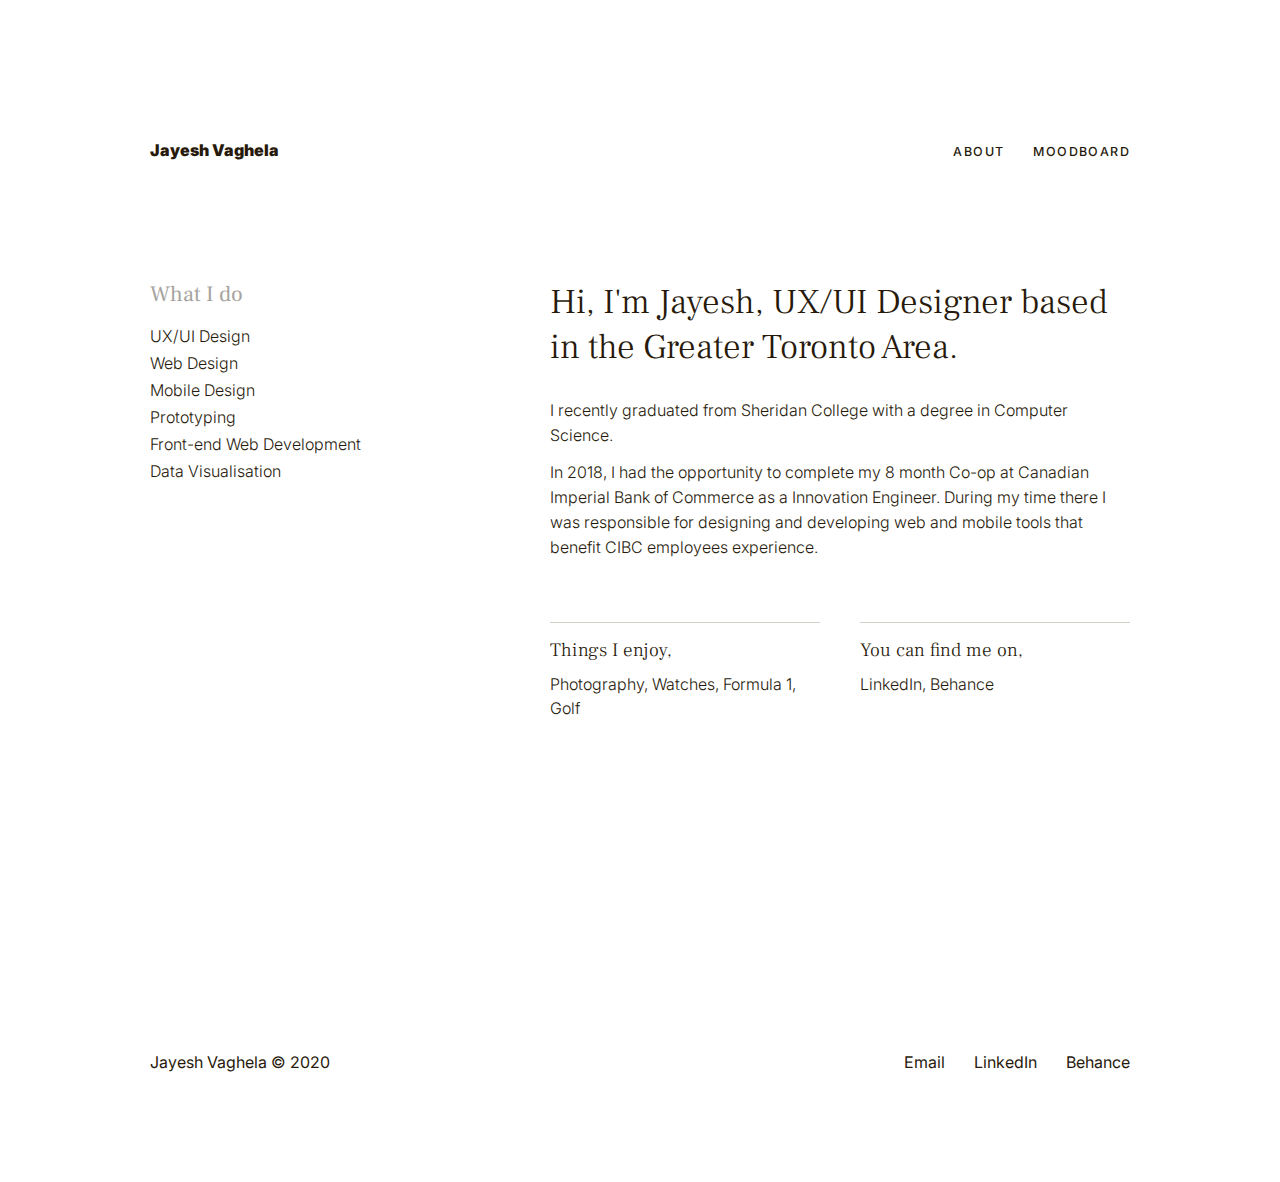
==== commit 92727b4e: "Minor updates" ====
--- a/About.html
+++ b/About.html
@@ -166,9 +166,8 @@
                     Science.
                 </p>
                 <p class="profile-text">
-                    In 2018, I had the opportunity to complete my 8 month Co-op at CIBC as a Innovation Engineer. During
-                    my time there I was responsible for designing and developing web and mobile tools that enhance
-                    CIBC employees experience.
+                    In 2018, I had the opportunity to complete my 8 month Co-op at Canadian Imperial Bank of Commerce as a Innovation Engineer. During
+                    my time there I was responsible for designing and developing web and mobile tools that benefit CIBC employees experience.
                 </p>
 
                 <div id="profile-interest-container">
--- a/style.css
+++ b/style.css
@@ -452,7 +452,7 @@
 }
 
 .project-content-sections h3 {
-    color: #a6a39e;
+    color: #281a0b;
     margin: 0 0 15.5px 0;
     margin-bottom: 8.5px;
     font-weight: 400;
@@ -616,10 +616,6 @@
         margin: 0;
     }
 
-    .project-introduction {
-        /* width: 72%; */
-    }
-
     #project-yt-video {
         height: 500px;
     }
@@ -667,4 +663,4 @@
         height: 720px;
     }
 }
-/* Media Queries End */+/* Media Queries End */
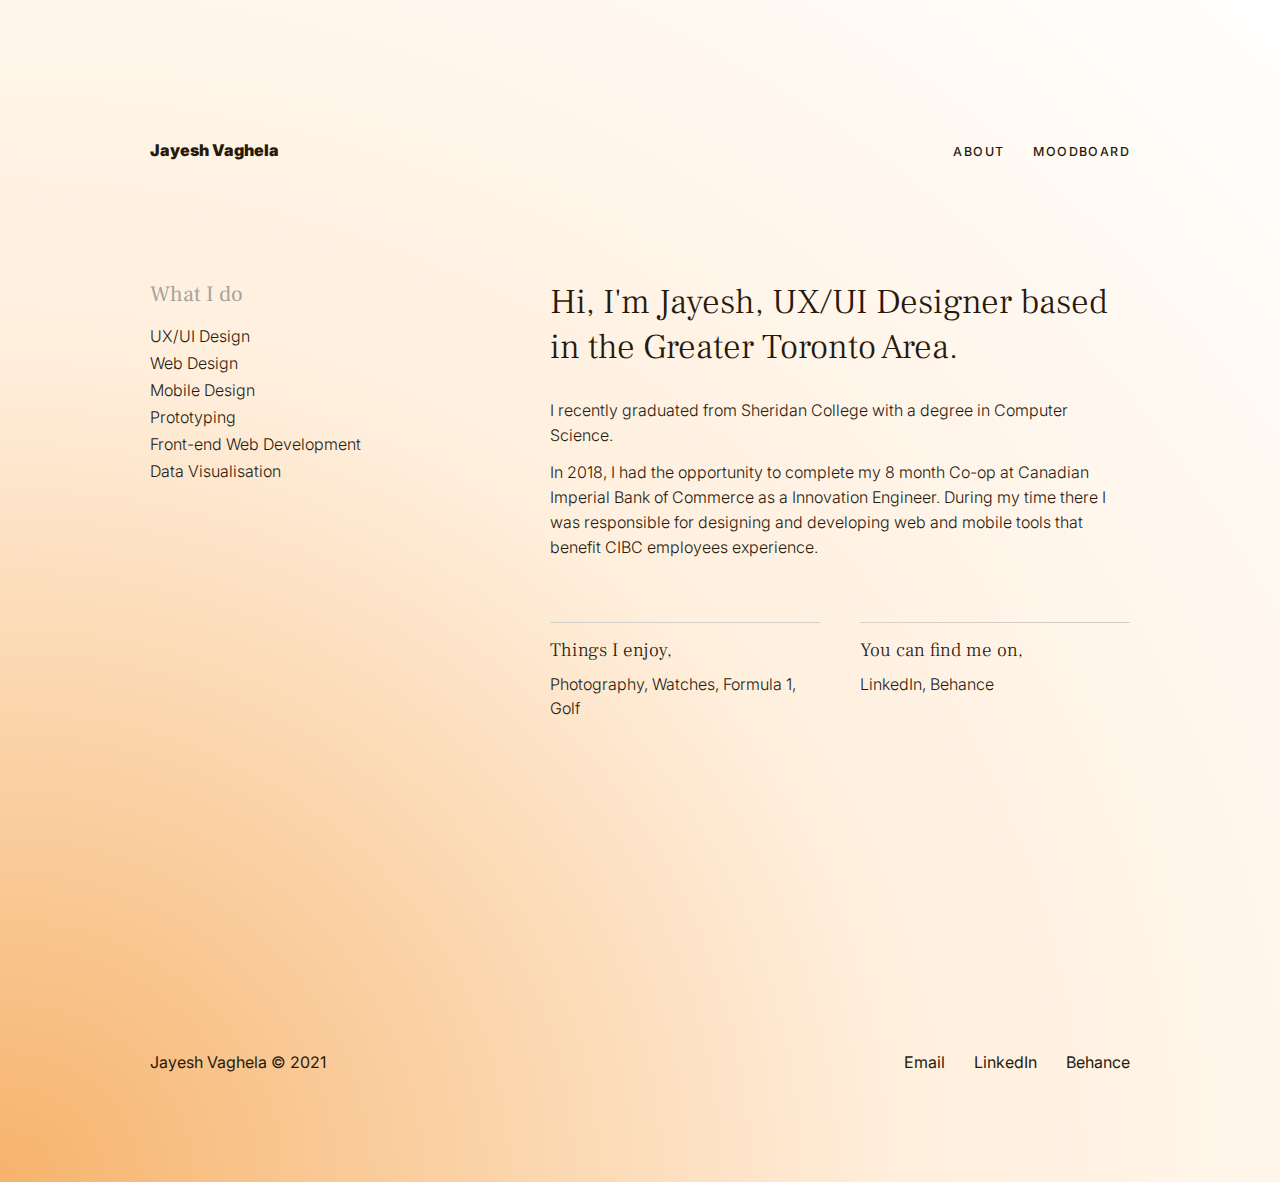
==== commit 928d7820: "Updated about page and change footer year" ====
--- a/About.html
+++ b/About.html
@@ -10,6 +10,10 @@
     <link rel="stylesheet" href="style.css">
     <title>Jayesh Vaghela | Portfolio</title>
     <style>
+        body {
+            background: -webkit-radial-gradient(bottom left,#F6B36C 0%,#FFEFDD,#FFFFFF);
+            background: radial-gradient(at bottom left,#F6B36C 0%,#FFEFDD,#FFFFFF);
+        }
         #profile-container {
             display: flex;
             justify-content: space-between;
@@ -119,7 +123,7 @@
     </style>
 </head>
 
-<body>
+<body class="fade-in">
     <div id="main-container">
         <div id="header">
             <span id="home"><a href="./index.html" aria-label="Homepage">Jayesh Vaghela</a></span>
@@ -213,7 +217,7 @@
 
 
         <div id="footer">
-            <span id="col-email">Jayesh Vaghela © 2020</span>
+            <span id="col-email">Jayesh Vaghela © 2021</span>
             <span id="footer-top">
                 <a href="mailto:jmv707@outlook.com?subject=&body=Place your message here."
                     aria-label="Send an e-Mail" rel="noopener">Email</a>
--- a/style.css
+++ b/style.css
@@ -21,8 +21,8 @@
     margin-bottom: 25px;
 }
 
-.main-text {
-    width: 100%;
+.main {
+    width:;
     max-width: 60%;
     font-size: 22px;
     line-height: 35px;
@@ -149,6 +149,8 @@
     flex-direction: row;
     flex-wrap: wrap;
     margin: 140px 0 85px 0;
+    /* padding-bottom: 10px;
+    border-bottom: 2px solid #a6a39e46; */
 }
 
 #home {
@@ -446,7 +448,7 @@
 }
 
 .project-content-sections h2 {
-    font-family: 'Playfair Display', sans-serif;
+    font-family: 'Frank Ruhl Libre', serif;
     margin: 0 0 25px 0px;
     font-size: 26px;
 }
@@ -664,3 +666,35 @@
     }
 }
 /* Media Queries End */
+
+.fade-in {
+    animation: fadeIn ease 1.3s;
+    -webkit-animation: fadeIn ease 1.3s;
+    -moz-animation: fadeIn ease 1.3s;
+    -o-animation: fadeIn ease 1.3s;
+    -ms-animation: fadeIn ease 1.3s;
+    }
+    @keyframes fadeIn {
+    0% {opacity:0;}
+    100% {opacity:1;}
+    }
+    
+    @-moz-keyframes fadeIn {
+    0% {opacity:0;}
+    100% {opacity:1;}
+    }
+    
+    @-webkit-keyframes fadeIn {
+    0% {opacity:0;}
+    100% {opacity:1;}
+    }
+    
+    @-o-keyframes fadeIn {
+    0% {opacity:0;}
+    100% {opacity:1;}
+    }
+    
+    @-ms-keyframes fadeIn {
+    0% {opacity:0;}
+    100% {opacity:1;}
+    }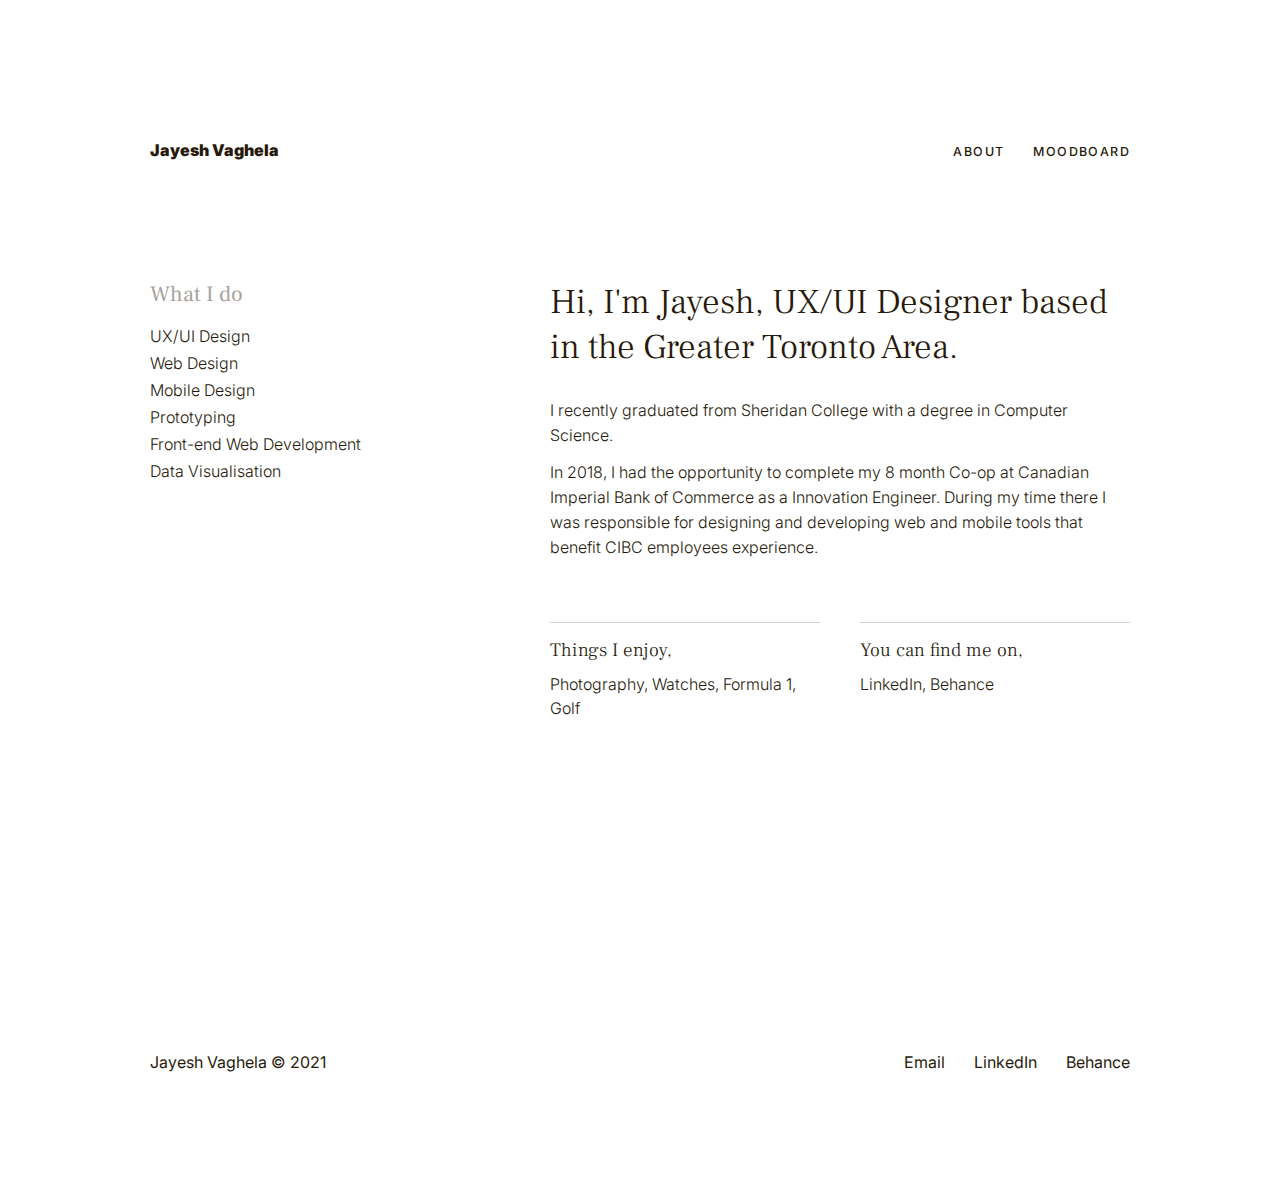
==== commit 3210475b: "Change about page background colour" ====
--- a/About.html
+++ b/About.html
@@ -10,10 +10,14 @@
     <link rel="stylesheet" href="style.css">
     <title>Jayesh Vaghela | Portfolio</title>
     <style>
-        body {
+        /* body, html, #header {
             background: -webkit-radial-gradient(bottom left,#F6B36C 0%,#FFEFDD,#FFFFFF);
             background: radial-gradient(at bottom left,#F6B36C 0%,#FFEFDD,#FFFFFF);
-        }
+            
+            background-color: #283621;
+            color: #93B3D0;
+            border-color: #93B3D0;
+        } */
         #profile-container {
             display: flex;
             justify-content: space-between;
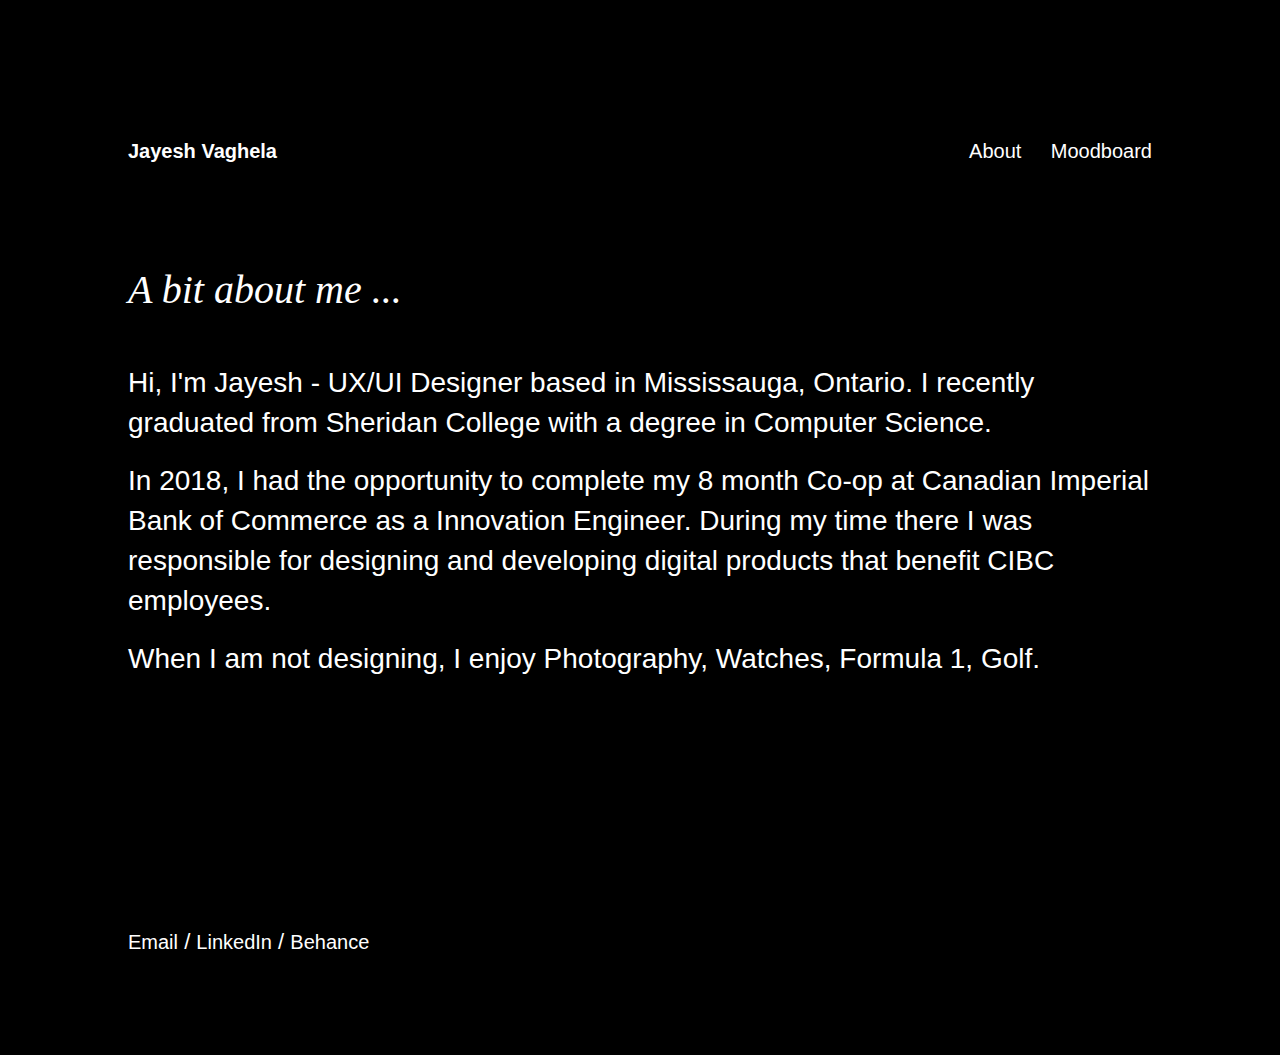
==== commit 1b9951db: "Updated 2021" ====
--- a/About.html
+++ b/About.html
@@ -10,119 +10,15 @@
     <link rel="stylesheet" href="style.css">
     <title>Jayesh Vaghela | Portfolio</title>
     <style>
-        /* body, html, #header {
-            background: -webkit-radial-gradient(bottom left,#F6B36C 0%,#FFEFDD,#FFFFFF);
-            background: radial-gradient(at bottom left,#F6B36C 0%,#FFEFDD,#FFFFFF);
-            
-            background-color: #283621;
-            color: #93B3D0;
-            border-color: #93B3D0;
-        } */
-        #profile-container {
-            display: flex;
-            justify-content: space-between;
-            /* align-items: flex-start; */
-            flex-flow: row wrap-reverse;
-            margin: 110px 0 250px 0;
+        #About-Me-Container {
+            margin-bottom: 250px;
         }
 
-        #profile-container-1 {
-            /* max-width: 200px; */
-            width: 240px;
-        }
-
-        #profile-container-2 {
-            width: 580px;
-            margin-bottom: 70px;
-        }
-
-        #profile-container-1 p,
-        #profile-container-1 a {
-            font-size: 16px;
-        }
-
-        #profile-capabilities {
+        #About-Me-Container h1 {
+            font-family:'Times New Roman', Times, serif;
+            font-style: italic;
+            font-size: 40px;
             margin-bottom: 50px;
-        }
-
-        #profile-capabilities p {
-            /* font-weight: 400; */
-            font-size: 16px;
-        }
-
-        .profile-header {
-            font-family: 'Frank Ruhl Libre', serif;
-            font-size: 22px;
-            font-weight: 400;
-            color: #a6a39e;
-            margin-top: 0;
-        }
-
-        .profile-text {
-            font-size: 16px;
-            line-height: 25px;
-            margin-bottom: 12px;
-        }
-
-        #resume p {
-            /* font-weight: 400; */
-            font-size: 16.5px;
-        }
-
-        #resume-link {
-            line-height: 24px;
-        }
-
-        #resume-link a {
-            font-weight: 600;
-        }
-
-        #resume-link a:hover {
-            text-decoration: underline;
-        }
-
-        #about-heading-text {
-            font-family: 'Frank Ruhl Libre', serif;
-            max-width: 745px;
-            font-size: 35px;
-            margin-bottom: 28px;
-            line-height: 45px;
-        }
-
-        #profile-interest-container {
-            display: flex;
-            justify-content: space-between;
-            align-items: flex-start;
-            flex-flow: row wrap;
-            margin-top: 0;
-        }
-
-        .profile-test {
-            width: 100%;
-            max-width: 270px;
-            margin: 50px 0 0 0;
-            /* flex-grow: 1; */
-            border-top: #D4CFC7 solid 0.2px;
-        }
-
-        .profile-item-title {
-            font-family: 'Frank Ruhl Libre', serif;
-            font-size: 19px;
-            margin: 15px 20px 10px 0;
-        }
-
-        .profile-item-description {
-            line-height: 24px;
-            font-size: 16px;
-        }
-
-        .profile-item-description a {
-            font-weight: 300;
-            cursor: pointer;
-        }
-
-        .profile-item-description a:hover {
-            text-decoration: underline;
         }
     </style>
 </head>
@@ -132,143 +28,28 @@
         <div id="header">
             <span id="home"><a href="./index.html" aria-label="Homepage">Jayesh Vaghela</a></span>
             <span id="header-top">
-                <span class="info-header"><a href="./About.html" aria-label="Send an e-Mail" rel="noopener"
-                        class="left delay">About</a></span>
+                <span class="info-header" style="margin-right: 25px;"><a href="./About.html" aria-label="Send an e-Mail" rel="noopener"
+                    class="left delay">About</a></span>
                 <span class="info-header header-left"><a href="./Moodboard.html" aria-label="Send an e-Mail" rel="noopener"
                         class="right delay">Moodboard</a></span>
             </span>
         </div>
 
+        <div id="About-Me-Container">
+            <h1>A bit about me ...</h1>
 
-        <div id="profile-container">
-            <div id="profile-container-1">
-                <div id="profile-capabilities">
-                    <h1 class="profile-header">What I do</h1>
-
-                    <p style="line-height: 27px;">
-                        UX/UI Design
-                        <br>
-                        Web Design <br> Mobile Design <br> Prototyping <br> Front-end Web Development <br> Data
-                        Visualisation
-                    </p>
-                </div>
-
-                <div id="resume">
-                    <!-- <h1 class="profile-header">
-                        Other Information
-                    </h1> -->
-
-                    <!-- <p id="resume-link">
-                        Check out my <a href="./images/JayeshVaghela-Resume.pdf" target="_blank" aria-label="Resume"
-                            rel="noopener">Resume</a> for more details
-                    </p> -->
-                </div>
-            </div>
-
-            <div id="profile-container-2">
-                <p id="about-heading-text">
-                    Hi, I'm Jayesh, UX/UI Designer based in the Greater Toronto Area.
-                </p>
-                <p class="profile-text">
-                    I recently graduated from Sheridan College with a degree in Computer
-                    Science.
-                </p>
-                <p class="profile-text">
-                    In 2018, I had the opportunity to complete my 8 month Co-op at Canadian Imperial Bank of Commerce as a Innovation Engineer. During
-                    my time there I was responsible for designing and developing web and mobile tools that benefit CIBC employees experience.
-                </p>
-
-                <div id="profile-interest-container">
-                    <div class="profile-test">
-                        <p class="profile-item-title">Things I enjoy,</p>
-                        <p class="profile-item-description">Photography, Watches, Formula 1, Golf</p>
-                    </div>
-
-                    <div class="profile-test">
-                        <p class="profile-item-title">You can find me on,</p>
-                        <p class="profile-item-description">  <a class="footer" href="https://www.linkedin.com/in/jayesh-vaghela-b7836114a" target="_blank"
-                            aria-label="LinkedIn" rel="noopener">LinkedIn</a>, <a href="https://www.behance.net/vaghelaj1173" target="_blank"
-                            aria-label="Behance" rel="noopener">Behance</a></p>
-                    </div>
-                </div>
-                <!-- 
-                <svg id="watch" width="200" height="200">
-                    <g>
-                        <circle id="circle" style="stroke: #fff; stroke-width: 1px; fill:#fff" cx="100" cy="100" r="50">
-                        </circle>
-                    </g>
-                    <g>
-                        <line x1="100" y1="100" x2="100" y2="80" transform="rotate(80 100 100)"
-                            style="stroke-width: 2px; stroke: #afafaf;" stroke-linecap="round" id="hourhand">
-                            <animatetransform attributeName="transform" attributeType="XML" type="rotate" dur="43200s"
-                                repeatCount="indefinite" />
-                        </line>
-                        <line x1="100" y1="100" x2="100" y2="60" style="stroke-width: 2px; stroke: #afafaf;"
-                            stroke-linecap="round" id="minutehand">
-                            <animatetransform attributeName="transform" attributeType="XML" type="rotate" dur="3600s"
-                                repeatCount="indefinite" />
-                        </line>
-                        <line x1="100" y1="100" x2="100" y2="70" style="stroke-width: 1px; stroke: #afafaf;"
-                            stroke-linecap="round" id="secondhand">
-                            <animatetransform attributeName="transform" attributeType="XML" type="rotate" dur="60s"
-                                repeatCount="indefinite" />
-                        </line>
-                    </g>
-                    <circle id="center" style="fill:#afafaf" cx="100" cy="100" r="1"></circle>
-                </svg> -->
-            </div>
+            <p>Hi, I'm Jayesh - UX/UI Designer based in Mississauga, Ontario. I recently graduated from Sheridan College with a degree in Computer Science.</p>
+            <br>
+            <p>In 2018, I had the opportunity to complete my 8 month Co-op at Canadian Imperial Bank of Commerce as a Innovation Engineer. During my time there I was responsible for designing and developing digital products that benefit CIBC employees.</p>
+            <br>
+            <p>When I am not designing, I enjoy Photography, Watches, Formula 1, Golf.</p>
         </div>
 
+        <div id="Links">
+            <a href="mailto:jayesh_vaghela@outlook.com?subject=&body=Place your message here.">Email</a> / <a href="https://www.linkedin.com/in/jayesh-vaghela-b7836114a">LinkedIn</a> / <a href="https://www.behance.net/vaghelaj1173">Behance</a>
+        </div>
 
-        <div id="footer">
-            <span id="col-email">Jayesh Vaghela © 2021</span>
-            <span id="footer-top">
-                <a href="mailto:jmv707@outlook.com?subject=&body=Place your message here."
-                    aria-label="Send an e-Mail" rel="noopener">Email</a>
-                <a class="footer-left" href="https://www.linkedin.com/in/jayesh-vaghela-b7836114a" target="_blank"
-                    aria-label="LinkedIn" rel="noopener">LinkedIn</a>
-                <a class="footer-left" href="https://www.behance.net/vaghelaj1173" target="_blank"
-                    aria-label="Behance" rel="noopener">Behance</a>
-            </span>
-        </div>
     </div>
-
-    <!-- <script>
-        var hands = [];
-        hands.push(document.querySelector('#secondhand > *'));
-        hands.push(document.querySelector('#minutehand > *'));
-        hands.push(document.querySelector('#hourhand > *'));
-
-        var cx = 100;
-        var cy = 100;
-
-        function shifter(val) {
-            return [val, cx, cy].join(' ');
-        }
-
-        var date = new Date();
-        var hoursAngle = 360 * date.getHours() / 12 + date.getMinutes() / 2;
-        var minuteAngle = 360 * date.getMinutes() / 60;
-        var secAngle = 360 * date.getSeconds() / 60;
-
-        hands[0].setAttribute('from', shifter(secAngle));
-        hands[0].setAttribute('to', shifter(secAngle + 360));
-        hands[1].setAttribute('from', shifter(minuteAngle));
-        hands[1].setAttribute('to', shifter(minuteAngle + 360));
-        hands[2].setAttribute('from', shifter(hoursAngle));
-        hands[2].setAttribute('to', shifter(hoursAngle + 360));
-
-        for (var i = 1; i <= 12; i++) {
-            var el = document.createElementNS('http://www.w3.org/2000/svg', 'line');
-            el.setAttribute('x1', '100');
-            el.setAttribute('y1', '50');
-            el.setAttribute('x2', '100');
-            el.setAttribute('y2', '59');
-            el.setAttribute('transform', 'rotate(' + (i * 360 / 12) + ' 100 100)');
-            el.setAttribute('style', 'stroke: #afafaf;');
-            document.querySelector('svg').appendChild(el);
-        }
-    </script> -->
 </body>
 
 </html>--- a/style.css
+++ b/style.css
@@ -1,4 +1,4 @@
-@import url('https://fonts.googleapis.com/css2?family=Inter:wght@300;400;500;600&display=swap');
+@import url('https://fonts.googleapis.com/css2?family=Inter:wght@200;300;400;500;600&display=swap');
 @import url('https://fonts.googleapis.com/css2?family=Frank+Ruhl+Libre:wght@400&display=swap');
 
 
@@ -6,12 +6,12 @@
 body, html {
     margin: 0;
     padding: 0;
-    color: #281a0b; 
-    font-family: 'Inter', sans-serif;
+    color: #fff; 
+    background-color: #000;
+    font-family: 'Helvetica', 'Arial', sans-serif;
 }
 
 .section-heading-text {
-    font-family: 'Frank Ruhl Libre', serif;
     font-size: 35px;
     margin-bottom: 25px;
 }
@@ -21,25 +21,27 @@
     margin-bottom: 25px;
 }
 
-.main {
-    width:;
-    max-width: 60%;
-    font-size: 22px;
-    line-height: 35px;
-}
-
-.main-text span {
-    color: #281a0b;
+h1 {
+    margin: 0;
+    font-weight: 300;
+    margin-bottom: 10px;
+}
+
+h5 {
+    margin: 0;
 }
 
 p {
+    /* font-family: 'Inter', sans-serif; */
     margin: 0;
     font-weight: 300;
-    font-size: 16px;
+    font-size: 20px;
 }
 
 a {
-    color: #281a0b;
+    font-size: 20px;
+    font-weight: 300;
+    color: #fff;
     transition: 0.1s;
     text-decoration: none;
     text-decoration-color: #d3d3d3;
@@ -56,10 +58,10 @@
   position: absolute;
   width: 0;
   height: 1.5px;
-  top: 16px;
+  top: 22px;
   bottom: 0;
   left: 0;
-  background-color: #281a0b;
+  background-color: #fff;
   visibility: hidden;
   transition: all 0.3s ease-in-out;
 }
@@ -79,10 +81,10 @@
   position: absolute;
   width: 0;
   height: 2px;
-  top: 16px;
+  top: 22px;
   bottom: 0;
   right: 0;
-  background-color: #281a0b;
+  background-color: #fff;
   visibility: hidden;
   transition: all 0.3s ease-in-out;
   -webkit-transition: all 0.3s ease-in-out;
@@ -93,50 +95,21 @@
   width: 100%;
 }
 
-hr {
-    display: inline-block;
-    width: 100%;
-    margin-bottom: 30px;
-    border-color: #281a0b2c;
-    background-color: #281a0b2c; 
-    margin: 35px 0 35px 0;
-}
-
 img {
     max-width: 100%;
 }
 
-button {
-    background-color: #ffffff;
-    padding: 8px;
-    border: 1px solid #281a0b;
-    border-radius: 2px;
-    color: #281a0b;
-    margin-top: 20px;
-    cursor: pointer;
-}
-
-button:hover {
-    background-color: #281a0b;
-    color: #ffffff;
-    transition: 0.3s;
-}
-
-h5 {
-    margin: 0;
-}
-
-#watch {
-    width: 150px;
-    height: 150px;
-    margin: 10px 0 0 -50px;
+#About-Me-Container p {
+    font-size: 23px;
+    max-width: 1120px;
+    line-height: 35px;
 }
 /* General CSS End */
 
 /* Header Start */
 #main-container {
     width: 80%;
-    max-width: 980px;
+    max-width: 1170px;
     height: 100%;
     margin: 0px auto;
     transition: 0.5s;
@@ -149,24 +122,19 @@
     flex-direction: row;
     flex-wrap: wrap;
     margin: 140px 0 85px 0;
-    /* padding-bottom: 10px;
-    border-bottom: 2px solid #a6a39e46; */
 }
 
 #home {
-    font-weight: 900;
     margin: 0 80px 10px 0;
+}
+
+#home a {
+    font-weight: 600;
 }
 
 .info-header {
     font-size: 12.5px;
-    font-weight: 500;
-    letter-spacing: 1.4px;
-    text-transform: uppercase;
-}
-
-.header-left {
-    margin-left: 25px;
+    font-weight: 300;
 }
 
 #header-top {
@@ -177,13 +145,14 @@
 
 /* About Start */
 #about-container {
-    margin-bottom: 150px;
+    margin-bottom: 200px;
 }
 
 #about-big-text {
-    font-family: 'Frank Ruhl Libre', serif;
-    max-width: 745px;
-    font-size: 35px;
+    max-width: 855px;
+    font-size: 40px;
+    line-height: 55px;
+    font-weight: 300;
     margin-bottom: 15px;
 }
 
@@ -205,85 +174,54 @@
     margin-bottom: 150px;
 }
 
-#work-item-container {
+#sub-heading {
+    margin-bottom: 30px;
+}
+
+#sub-heading p {
+    font-weight: 400;
+    text-transform: uppercase;
+    font-size: 16px;
+    letter-spacing: 2px;
+}
+
+#work-container h1 {
+    font-size: 25px;
+    font-weight: 400;
+    margin: 30px 0 10px 0;
+}
+
+#work-container p {
+    font-size: 20px;
+    font-weight: 300;
+    max-width: 550px;
+    line-height: 30px;
+}
+
+#work-container a {
+    font-weight: 300;
+    margin-top: 10px;
+    color: #fff;
+    transition: 0.5s;
+}
+
+#work-container a:hover {
+    text-decoration: underline;
+}
+
+.work-item {
+    margin-bottom: 100px;
+}
+
+.work-item-flex {
     display: flex;
     justify-content: space-between;
-    align-items: flex-start;
-    flex-direction: row;
+    align-items: baseline;
     flex-wrap: wrap;
 }
-
-.project-item-numbers {
-    color: #281a0b;
-    text-transform: uppercase;
-    letter-spacing: 1px;
-    margin: 5px 15.5px 10px 0;
-}
-
-.project-item-numbers p {
-    font-size: 14px;
-}
-
-.test {
-    width: 100%;
-    max-width: 400px;
-    margin: 0 0 60px 0;
-    border-top: #D4CFC7 solid 0.2px;
-}
-
-.project-item-title {
-    font-family: 'Frank Ruhl Libre', serif;
-    font-size: 22px;
-    margin: 15px 20px 5px 0;
-}
-
-.project-item-text {
-    font-size: 15px;
-    color: #a6a39e;
-    margin: 0 0 20px 0;
-    line-height: 25px;
-}
-
-.project-item-description {
-    line-height: 25px;
-}
-
-.project-link {
-    margin-top: 25px;
-    font-weight: 500;
-    max-width: 85px;
-}
-
-.project-link a {
-    font-weight: 600;
-}
-
-.work-visit-site {
-    width: 120px;
-    margin: 8px 0 0px 0;
-    font-size: 12px;
-}
-
-.work-visit-site a {
-    color: #281a0b94;
-}
-
-sup {
-    font-size: 10.9px;
-    font-weight: 400;
-    letter-spacing: 0.5px;
-    text-transform: uppercase;
-}
 /* Work End */
 
 /* Project Start */
-/* .project-container {
-    display: flex;
-    justify-content: center;
-    align-items: center;
-    flex-direction: column;
-} */
-
 .project-container p {
     font-size: 15.5px;
 }
@@ -315,61 +253,32 @@
 
 .project-introduction {
     line-height: 59px;
-    max-width: 945px;
-    margin: 0px auto 85px auto;
+    max-width: 1170px;
+    margin: 10px auto 85px auto;
     font-size: 40px;
-    background-color: #F7F4EE;
+    background-color: #1d1d1d;
     padding: 35px 45px 35px 45px;
     z-index: 1;
     position: relative;
 }
 
+#project-intro {
+    margin: 115px 0 90px 0;
+}
+
 
 #project-title {
-    font-family: 'Frank Ruhl Libre', serif;
-    font-size: 25.5px;
-    line-height: 45px;
+    font-size: 55px;
+    font-weight: 600;
+    line-height: 70px;
+    margin-bottom: 25px;
 }
 
 
 #project-brief {
-    font-size: 17px;
-    color: #5f6368;
-    width: 100%;
-    max-width: 580px;
-    line-height: 29px;
-    margin-top: 0px;
-}
-
-#project-info {
-    display: flex;
-    justify-content: flex-start;
-    flex-flow: row wrap;
-    margin-top: 25px;
-}
-
-/* .project-introduction {
-    line-height: 59px;
-    max-width: 945px;
-    margin: 120px 0 85px 0;
-    font-size: 40px;
-    background-color: #f7f4ee9c;
-    padding: 35px;
-}
-
-#project-title {
-    font-family: 'Frank Ruhl Libre', serif;
-    font-size: 35px;
-    line-height: 45px;
-}
-
-#project-brief {
-    font-size: 19px;
-    color: #5f6368;
-    margin: 20px 0 0 0;
-    width: 100%;
-    max-width: 580px;
-    line-height: 29px;
+    font-size: 24px;
+    max-width: 650px;
+    line-height: 38px;
 }
 
 #project-info {
@@ -377,15 +286,14 @@
     justify-content: flex-start;
     flex-flow: row wrap;
     margin-top: 20px;
-} */
+}
 
 #project-info div {
-    margin-right: 10%;
-}
-
+    margin: 0 10% 20px 0;
+}
 
 #project-info h5, #project-info a {
-    color: #876b3b;
+    color: #fff;
 }
 
 .project-description {
@@ -399,24 +307,29 @@
 }
 
 .project-overview-subheading {
-    font-family: 'Frank Ruhl Libre', serif;
+    /* font-family: 'Shippori Mincho', serif;             */
+    /* font-style: italic; */
     font-size: 25.5px;
     line-height: 36px;
     margin:0 0 25px 0;
-    font-weight: 500;
+    font-weight: 300;
 }
 
 .project-info-subheading {
-    font-size: 16px;
-    font-weight: 500;
-    margin-bottom: -13px;
+    font-size: 18px;
+    font-weight: 300;
+    margin-bottom: 6px;
 }
 
 .project-details {
     font-size: 16px;
     font-weight: 300;
     /* margin: 0 0 20px 0; */
-    line-height: 23px;
+    line-height: 25px;
+}
+
+.project-details a {
+    font-size: 16px;
 }
 
 .project-img-container {
@@ -429,32 +342,36 @@
 }
 
 .project-content-sections {
-    margin: 120px 0 100px 0;
+    display: flex;
+    justify-content: space-between;
+    flex-wrap: wrap;
+    margin: 60px 0 50px 0;
 }
 
 .project-content-sections p {
-    font-size: 17px;
+    font-size: 18px;
     line-height: 27px;
     margin: 2px 0 45px 0;
 }
 
 .project-content-sections div {
-    max-width: 782px;
+    max-width: 650px;
 }
 
 .project-content-sections-headings {
     margin-bottom: 10px;
-    color: #727272;
 }
 
 .project-content-sections h2 {
-    font-family: 'Frank Ruhl Libre', serif;
+    font-family:'Times New Roman', Times, serif;
+    font-style: italic;
     margin: 0 0 25px 0px;
     font-size: 26px;
+    font-weight: 300;
 }
 
 .project-content-sections h3 {
-    color: #281a0b;
+    color: #fff;
     margin: 0 0 15.5px 0;
     margin-bottom: 8.5px;
     font-weight: 400;
@@ -485,9 +402,9 @@
 }
 
 .project-img-caption {
-    margin: 15px 0 150px 0;
+    margin: 15px 0 60px 0;
     text-transform: uppercase;
-    font-size: 12.5px;
+    font-size: 11.5px;
     font-weight: 400;
 }
 
@@ -495,11 +412,11 @@
     display: flex;
     justify-content: space-between;
     align-items: flex-end;
-    margin-bottom: 180px;
+    margin-bottom: 80px;
 }
 
 .next-project-subheading {
-    font-family: 'Frank Ruhl Libre', serif;
+    /* font-family: 'Shippori Mincho', serif;             */
     font-size: 25.5px;
     line-height: 36px;
     margin:0 0 3px 0;
@@ -516,7 +433,7 @@
 
 .next-project-title svg {
     display: none;
-    fill: #281a0b;
+    fill: #fff;
 } 
 
 .next-project-title svg {
@@ -539,6 +456,16 @@
 /* Project End */
 
 /* Footer Start */
+#Links {
+    font-size: 22px;
+    margin-bottom: 100px;
+    /* text-align: center; */
+}
+
+#Links a:hover {
+    text-decoration: underline;
+}
+
 #footer {
     display: flex;
     justify-content: space-between;
@@ -588,6 +515,10 @@
 
 /* Media Queries Start */
 @media only screen and (min-width: 405px) {
+    #home {
+        margin-bottom: 18px;
+    }
+
     #header-top {
         margin-top: 0;
     }
@@ -604,6 +535,10 @@
 }
 
 @media only screen and (min-width: 625px) {
+    .work-item {
+        margin-bottom: 150px;
+    }
+    
     #footer-top {
         margin-top: 0;
     }   
@@ -628,6 +563,14 @@
 
     #profile-interest-container {
         margin-top: 35px;
+    }
+
+    .project-img-caption {
+        margin-bottom: 100px;
+    }
+
+    .project-content-sections {
+        margin: 120px 0 100px 0;
     }
 }
 
@@ -647,22 +590,50 @@
         display: flex;
         justify-content: center;
         align-items: center;
-        background-color: #f7f4ee81;
-        padding: 60px;
+        /* background-color: #f7f4ee81; */
+        /* padding: 60px; */
+        /* box-shadow: 0.5px 0.5px 2px 0.5px #e2e2e2; */
     }
 
     #project-yt-video {
         height: 550px;
     }
+
+    #About-Me-Container p {
+        font-size: 28px;
+        max-width: 1120px;
+        line-height: 40px;       
+    }
+
 }
 
 @media only screen and (min-width: 1000px) {
+    .work-item {
+        margin-bottom: 150px;
+    }
+
     .test {
         margin: 0 0 105px 0;
     }
 
     #project-yt-video {
         height: 720px;
+    }
+
+    #work-container a {
+        margin-top: 0px;
+    }
+
+    .project-content-sections h2 {
+        max-width: 230px;
+    }
+
+    .project-img-caption {
+        margin-bottom: 150px;
+    }
+
+    #work-container p {
+        line-height: 32px;
     }
 }
 /* Media Queries End */
